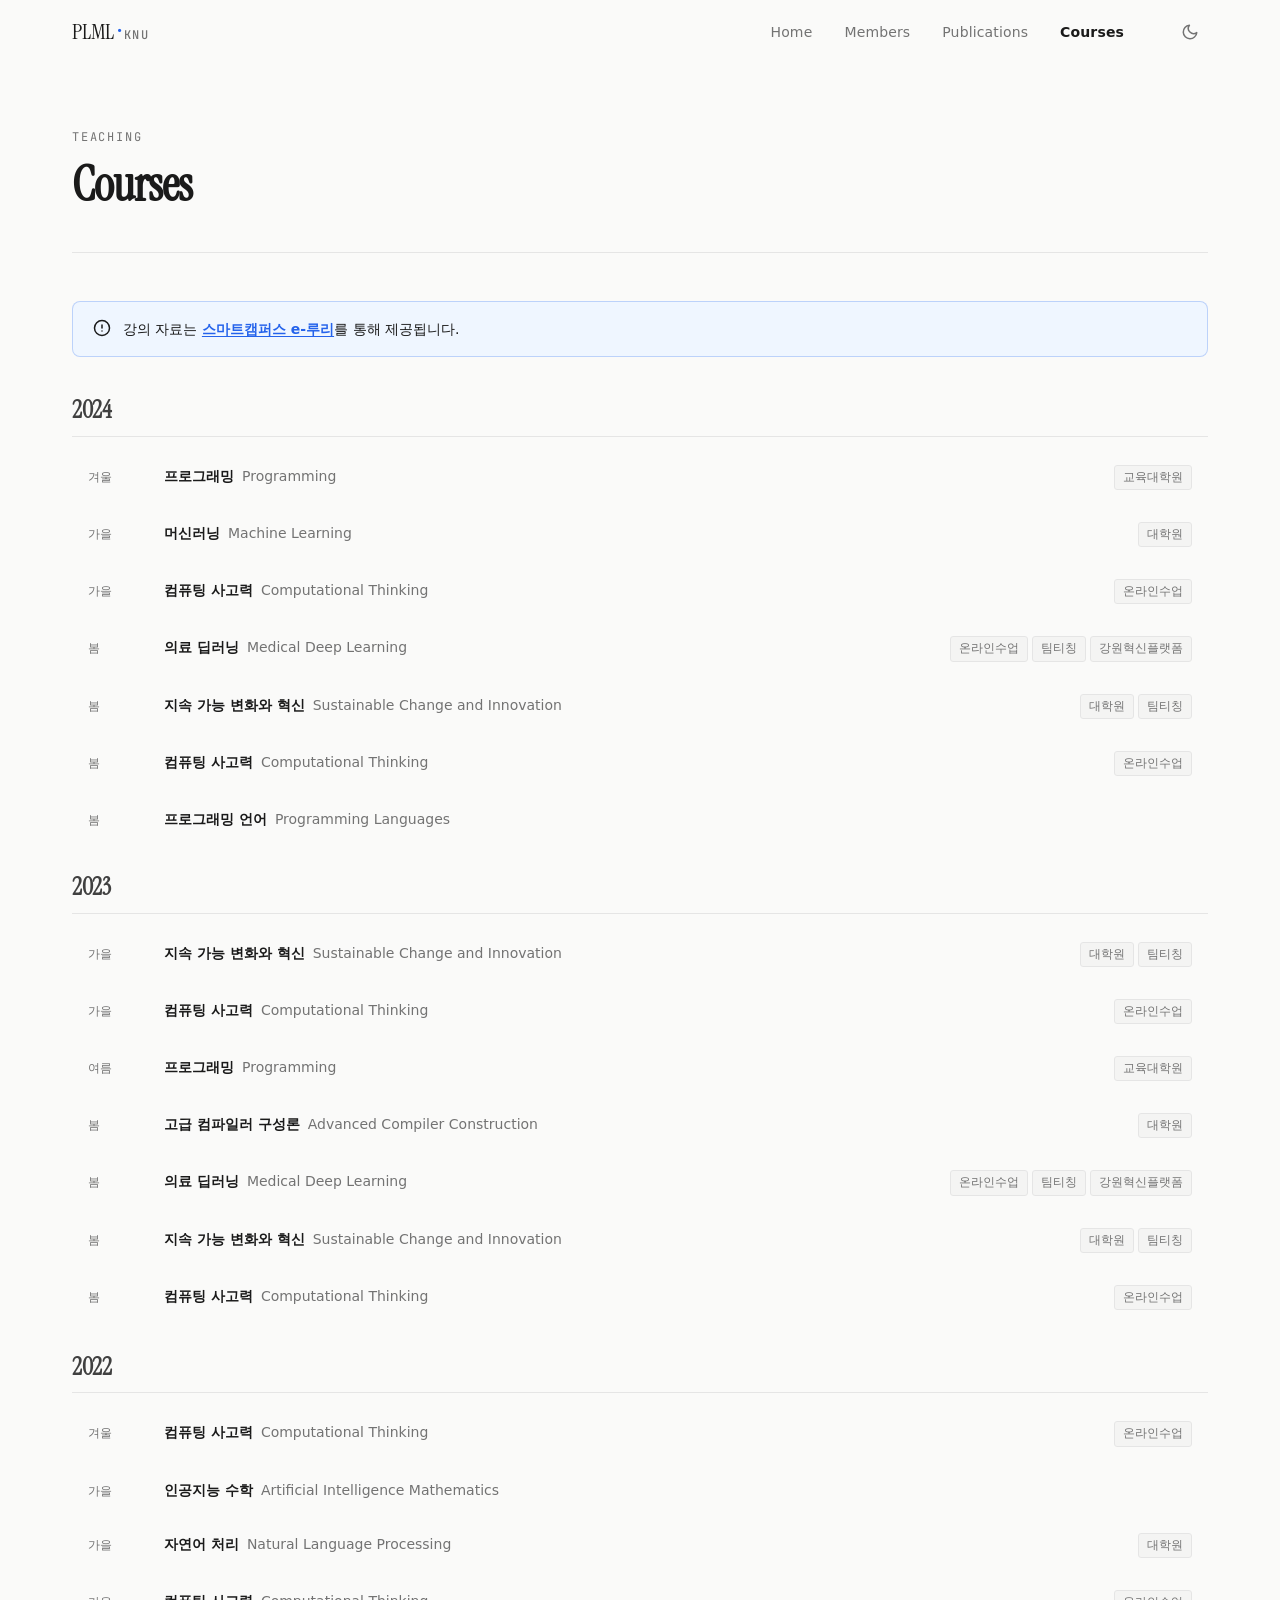
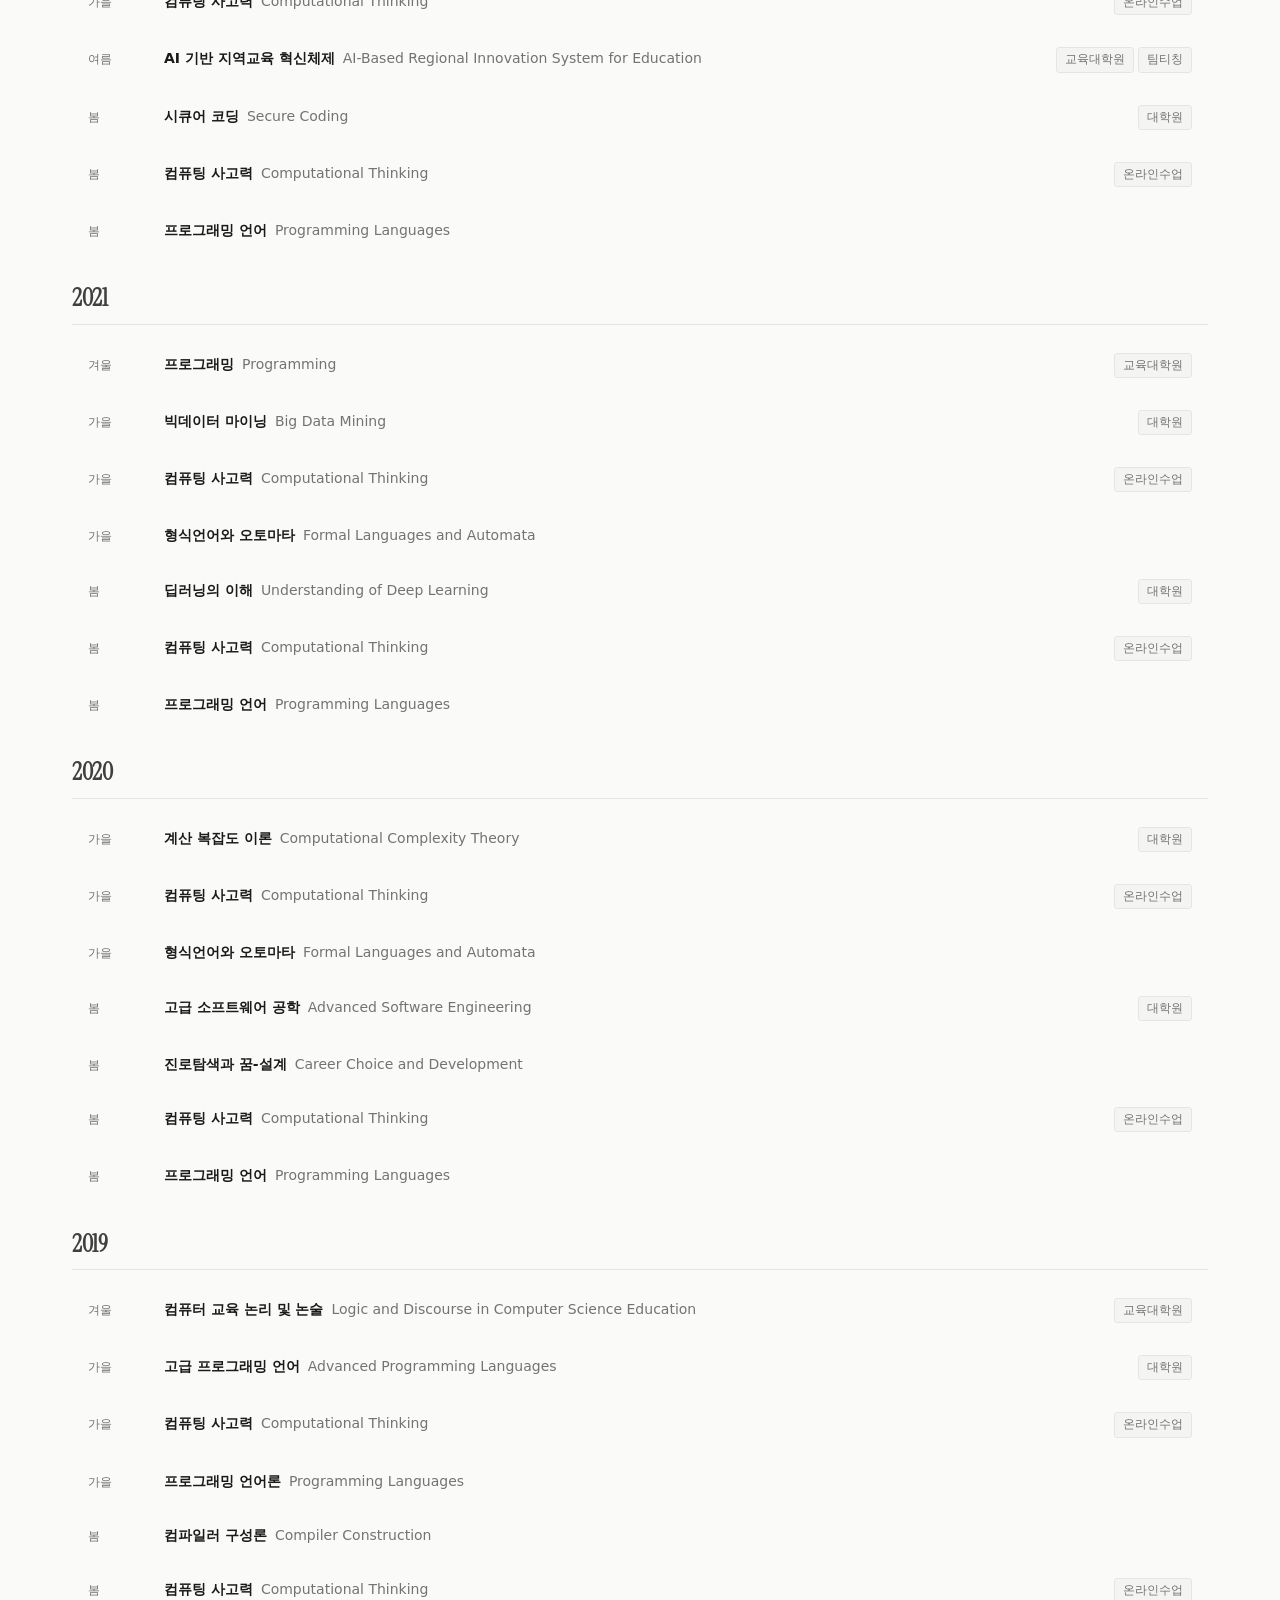
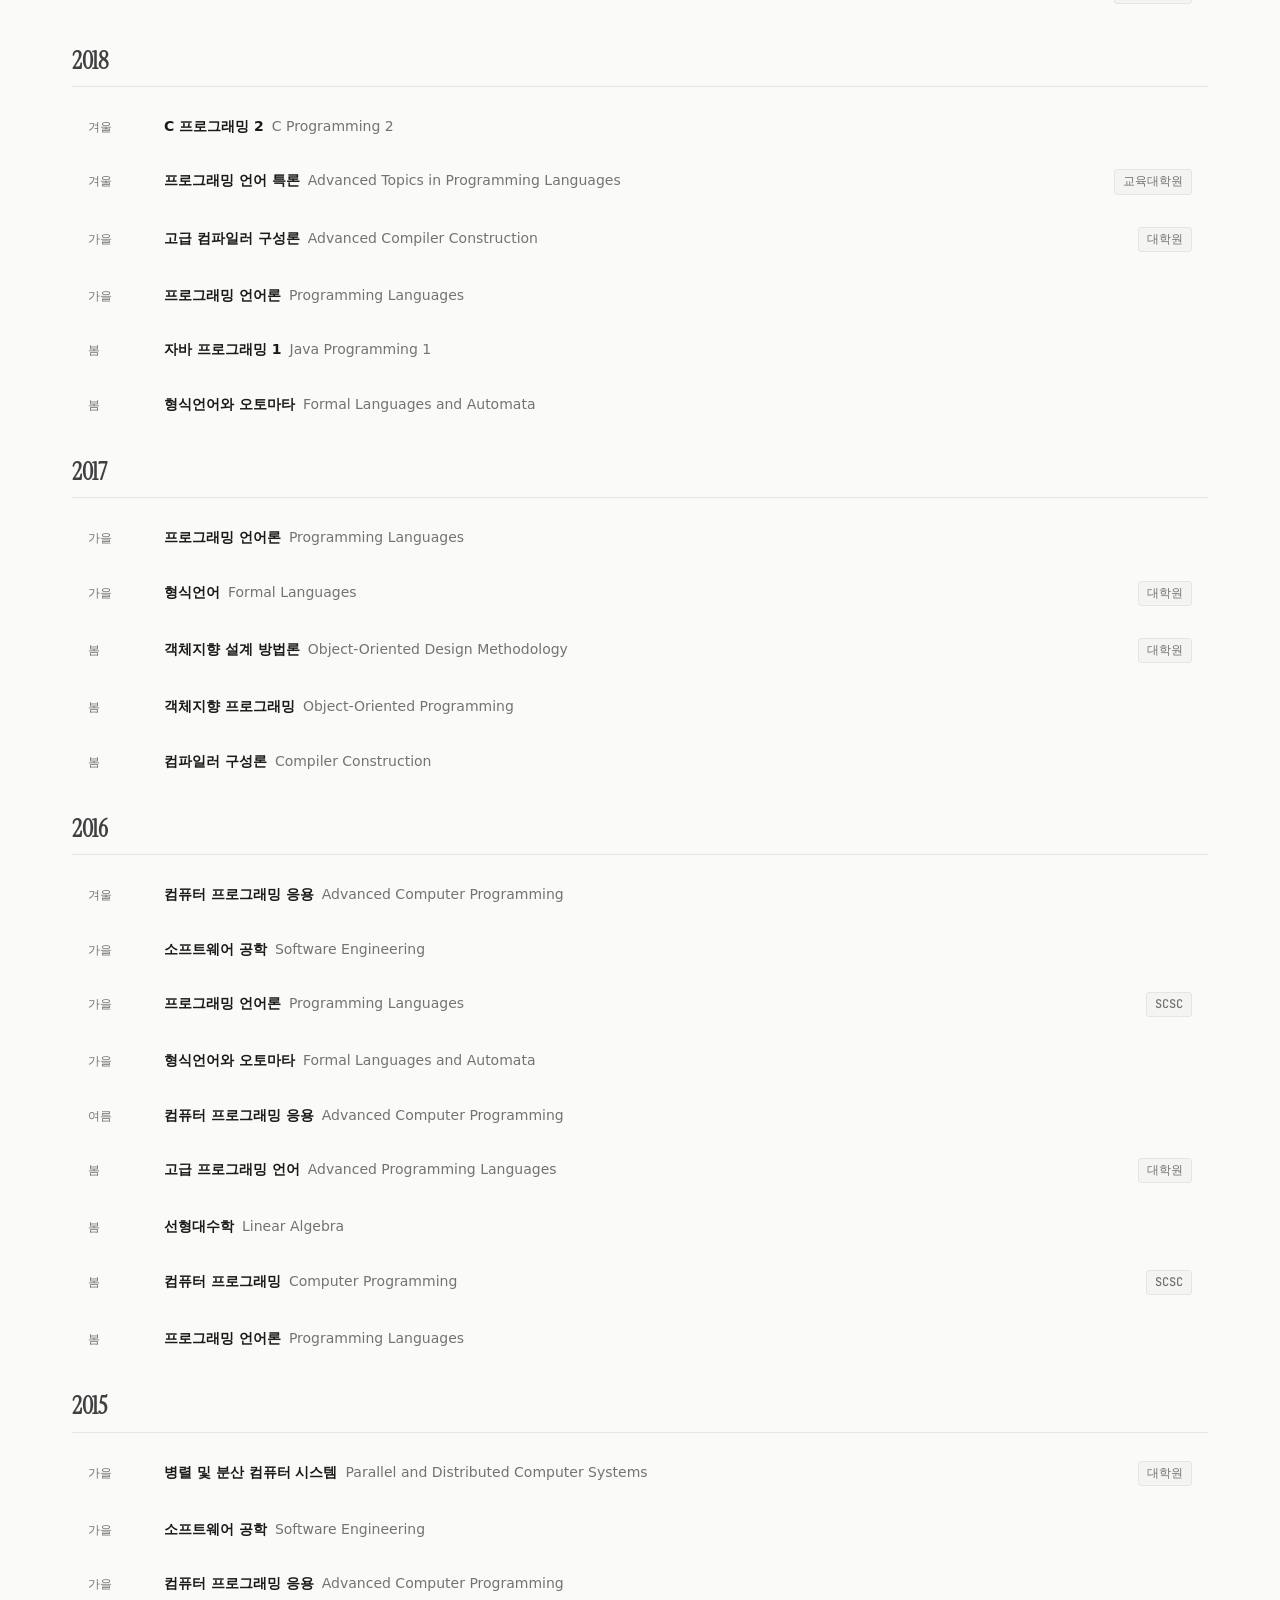
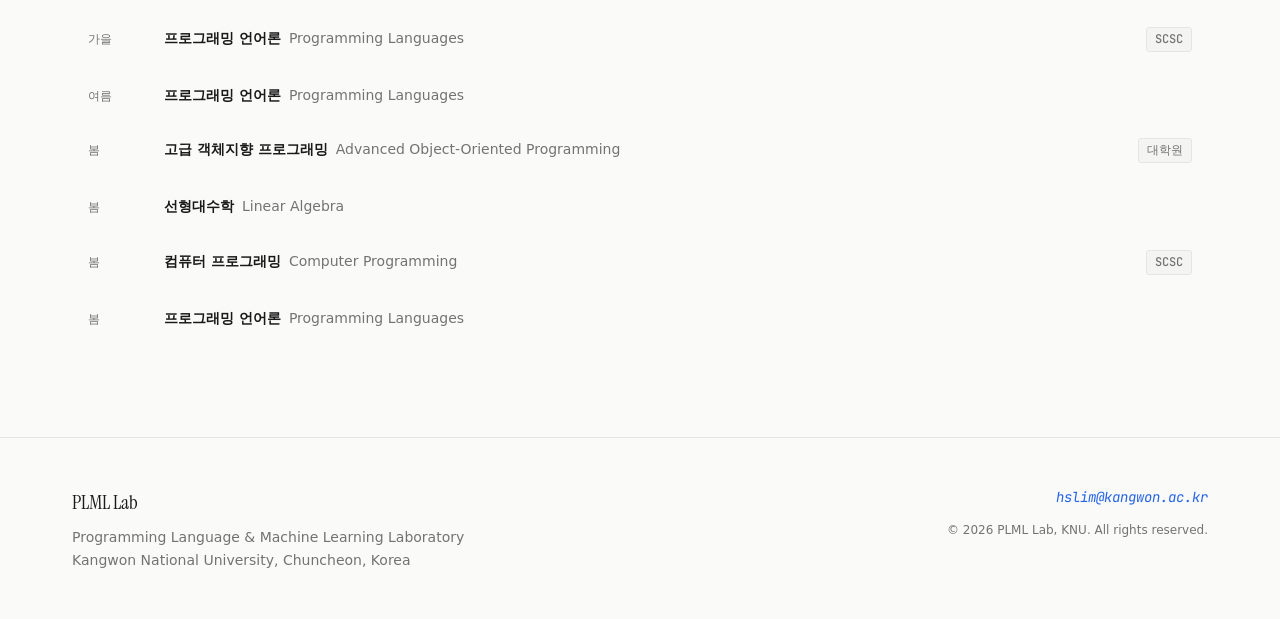
==== courses.html @ 9bbc2d38 "deploy: KNU-PLML-Lab/plml-page2@bbebbb601c7125a79790f38ec3eeaaf4b8b54a6d" ====
<!DOCTYPE html>
<html lang="ko" data-theme="light">
  <head>
    <meta charset="UTF-8" />
    <meta name="viewport" content="width=device-width, initial-scale=1.0" />
    <meta name="description" content="Programming Language & Machine Learning Laboratory, Kangwon National University" />
    <title>Courses — PLML Lab · KNU</title>
    <link rel="preconnect" href="https://fonts.googleapis.com" />
    <link rel="preconnect" href="https://fonts.gstatic.com" crossorigin />
    <link
      href="https://fonts.googleapis.com/css2?family=Instrument+Serif:ital@0;1&family=JetBrains+Mono:wght@400;500&display=swap"
      rel="stylesheet"
    />
    <link rel="icon" type="image/svg+xml" href="/favicon.svg" />
    <script type="module" crossorigin src="/assets/courses-BOdS7f01.js"></script>
    <link rel="modulepreload" crossorigin href="/assets/pages-C7JyuUYR.js">
    <link rel="stylesheet" crossorigin href="/assets/pages-CHYOCuEb.css">
  </head>
  <body>
    <div id="root"></div>
  </body>
</html>
---- assets/pages-CHYOCuEb.css ----
@import"https://api.fontshare.com/v2/css?f[]=satoshi@400,500,700&display=swap";:root{--color-bg: #fafaf9;--color-surface: #ffffff;--color-surface-2: #f4f4f3;--color-text: #1a1a1a;--color-text-secondary: #404040;--color-muted: #737373;--color-border: #e5e5e5;--color-border-strong: #d4d4d4;--color-accent: #2563eb;--color-accent-hover: #1d4ed8;--color-accent-subtle: #eff6ff;--font-serif: "Instrument Serif", Georgia, serif;--font-sans: "Satoshi", system-ui, -apple-system, sans-serif;--font-mono: "JetBrains Mono", "Fira Code", monospace;--text-xs: .75rem;--text-sm: .875rem;--text-base: 1rem;--text-lg: 1.125rem;--text-xl: 1.25rem;--text-2xl: 1.5rem;--text-3xl: 1.875rem;--text-4xl: 2.25rem;--text-5xl: 3rem;--text-6xl: 3.75rem;--text-7xl: 4.5rem;--space-1: .25rem;--space-2: .5rem;--space-3: .75rem;--space-4: 1rem;--space-5: 1.25rem;--space-6: 1.5rem;--space-8: 2rem;--space-10: 2.5rem;--space-12: 3rem;--space-16: 4rem;--space-20: 5rem;--space-24: 6rem;--space-32: 8rem;--max-w: 1200px;--max-w-prose: 72ch;--nav-h: 64px;--transition-fast: .15s ease;--transition-base: .25s ease;--transition-slow: .4s ease;--transition-theme: background-color .3s ease, color .3s ease, border-color .3s ease;--shadow-sm: 0 1px 2px 0 rgb(0 0 0 / .05);--shadow: 0 1px 3px 0 rgb(0 0 0 / .1), 0 1px 2px -1px rgb(0 0 0 / .1);--shadow-md: 0 4px 6px -1px rgb(0 0 0 / .1), 0 2px 4px -2px rgb(0 0 0 / .1);--shadow-lg: 0 10px 15px -3px rgb(0 0 0 / .1), 0 4px 6px -4px rgb(0 0 0 / .1)}[data-theme=dark]{--color-bg: #0a0a0a;--color-surface: #141414;--color-surface-2: #1e1e1e;--color-text: #e8e8e8;--color-text-secondary: #c0c0c0;--color-muted: #8c8c8c;--color-border: #262626;--color-border-strong: #333333;--color-accent: #3b82f6;--color-accent-hover: #60a5fa;--color-accent-subtle: #1e3a5f20}*,*:before,*:after{box-sizing:border-box;margin:0;padding:0}html{scroll-behavior:smooth;-webkit-text-size-adjust:100%}body{font-family:var(--font-sans);font-size:var(--text-base);line-height:1.6;color:var(--color-text);background-color:var(--color-bg);transition:var(--transition-theme);-webkit-font-smoothing:antialiased;-moz-osx-font-smoothing:grayscale}h1,h2,h3,h4,h5,h6{line-height:1.1;font-weight:700;letter-spacing:-.02em}.serif{font-family:var(--font-serif);font-weight:400}.mono{font-family:var(--font-mono)}a{color:inherit;text-decoration:underline;text-underline-offset:2px}img{max-width:100%;display:block}button{cursor:pointer;border:none;background:none;font-family:inherit}.container{width:100%;max-width:var(--max-w);margin-inline:auto;padding-inline:var(--space-8)}@media(max-width:768px){.container{padding-inline:var(--space-5)}}.section{padding-block:var(--space-24)}@media(max-width:768px){.section{padding-block:var(--space-16)}}.section-label{font-family:var(--font-mono);font-size:var(--text-xs);font-weight:500;letter-spacing:.15em;text-transform:uppercase;color:var(--color-muted);margin-bottom:var(--space-6)}.section-divider{width:100%;height:1px;background-color:var(--color-border);margin-block:var(--space-16)}.accent{color:var(--color-accent)}.reveal{opacity:0;transform:translateY(24px);transition:opacity .7s ease,transform .7s ease}.reveal.visible{opacity:1;transform:translateY(0)}.reveal-delay-1{transition-delay:.1s}.reveal-delay-2{transition-delay:.2s}.reveal-delay-3{transition-delay:.3s}.reveal-delay-4{transition-delay:.4s}:focus-visible{outline:2px solid var(--color-accent);outline-offset:2px;border-radius:2px}::-webkit-scrollbar{width:8px}::-webkit-scrollbar-track{background:var(--color-bg)}::-webkit-scrollbar-thumb{background:var(--color-border-strong);border-radius:4px}::selection{background:var(--color-accent);color:#fff}.badge{display:inline-flex;align-items:center;padding:2px var(--space-2);font-family:var(--font-mono);font-size:var(--text-xs);font-weight:500;border:1px solid var(--color-border);border-radius:3px;color:var(--color-muted);background:var(--color-surface-2);white-space:nowrap}.external-icon{display:inline-block;width:14px;height:14px;vertical-align:middle;margin-left:4px;opacity:.6}@keyframes fadeUp{0%{opacity:0;transform:translateY(20px)}to{opacity:1;transform:translateY(0)}}@keyframes fadeIn{0%{opacity:0}to{opacity:1}}@keyframes slideInLeft{0%{opacity:0;transform:translate(-20px)}to{opacity:1;transform:translate(0)}}@keyframes scaleIn{0%{opacity:0;transform:scale(.97)}to{opacity:1;transform:scale(1)}}.page-enter{animation:fadeUp .5s ease both}.hero-line{overflow:hidden}.hero-line-inner{display:block;animation:fadeUp .8s cubic-bezier(.16,1,.3,1) both}.hero-line:nth-child(1) .hero-line-inner{animation-delay:0s}.hero-line:nth-child(2) .hero-line-inner{animation-delay:.08s}.hero-line:nth-child(3) .hero-line-inner{animation-delay:.16s}.hero-line:nth-child(4) .hero-line-inner{animation-delay:.24s}.hero-line:nth-child(5) .hero-line-inner{animation-delay:.32s}.hover-line{position:relative;display:inline-block}.hover-line:after{content:"";position:absolute;left:0;bottom:-1px;width:0;height:1px;background:currentColor;transition:width .3s ease}.hover-line:hover:after{width:100%}.accent-bar{position:relative;padding-left:var(--space-4);transition:padding-left var(--transition-base)}.accent-bar:before{content:"";position:absolute;left:0;top:0;height:100%;width:2px;background:var(--color-accent);opacity:0;transform:scaleY(0);transform-origin:top;transition:opacity var(--transition-base),transform var(--transition-base)}.accent-bar:hover:before{opacity:1;transform:scaleY(1)}@keyframes bounce{0%,to{transform:translateY(0)}50%{transform:translateY(6px)}}.scroll-indicator{animation:bounce 2s ease-in-out infinite}@keyframes shimmer{0%{background-position:-200% 0}to{background-position:200% 0}}.skeleton{background:linear-gradient(90deg,var(--color-surface-2) 25%,var(--color-border) 50%,var(--color-surface-2) 75%);background-size:200% 100%;animation:shimmer 1.5s ease-in-out infinite;border-radius:4px}@keyframes rotateFull{0%{transform:rotate(0)}to{transform:rotate(360deg)}}.theme-icon-enter{animation:rotateFull .4s ease}.navbar{position:fixed;top:0;left:0;right:0;z-index:100;height:var(--nav-h);transition:background-color .3s ease,box-shadow .3s ease,backdrop-filter .3s ease}.navbar a{text-decoration:none}.navbar--scrolled{background-color:color-mix(in srgb,var(--color-bg) 85%,transparent);backdrop-filter:blur(12px);-webkit-backdrop-filter:blur(12px);box-shadow:0 1px 0 var(--color-border)}.navbar__inner{height:100%;display:flex;align-items:center;gap:var(--space-8)}.navbar__logo{display:flex;align-items:baseline;gap:4px;font-size:var(--text-lg);font-weight:700;letter-spacing:-.01em;flex-shrink:0;transition:opacity var(--transition-fast)}.navbar__logo:hover{opacity:.75}.navbar__logo-text{font-family:var(--font-serif);font-size:1.35rem}.navbar__logo-dot{color:var(--color-accent);font-family:var(--font-serif);font-size:1.35rem}.navbar__logo-sub{font-family:var(--font-mono);font-size:var(--text-xs);font-weight:500;letter-spacing:.1em;color:var(--color-muted)}.navbar__links{display:flex;align-items:center;gap:var(--space-8);margin-left:auto}.navbar__link{font-size:var(--text-sm);font-weight:500;color:var(--color-muted);letter-spacing:.01em;transition:color var(--transition-fast);padding-block:var(--space-1)}.navbar__link:hover,.navbar__link--active{color:var(--color-text)}.navbar__link--active{font-weight:600}.navbar__actions{display:flex;align-items:center;gap:var(--space-3);margin-left:var(--space-4)}.theme-toggle{display:flex;align-items:center;justify-content:center;width:36px;height:36px;border-radius:8px;color:var(--color-muted);transition:color var(--transition-fast),background-color var(--transition-fast)}.theme-toggle:hover{color:var(--color-text);background-color:var(--color-surface-2)}.navbar__hamburger{display:none;flex-direction:column;justify-content:center;gap:5px;width:36px;height:36px;padding:8px;border-radius:8px;transition:background-color var(--transition-fast)}.navbar__hamburger:hover{background-color:var(--color-surface-2)}.navbar__hamburger span{display:block;width:100%;height:1.5px;background-color:var(--color-text);transition:transform .3s ease,opacity .3s ease;transform-origin:center}.navbar__hamburger.is-open span:nth-child(1){transform:translateY(6.5px) rotate(45deg)}.navbar__hamburger.is-open span:nth-child(2){opacity:0;transform:scaleX(0)}.navbar__hamburger.is-open span:nth-child(3){transform:translateY(-6.5px) rotate(-45deg)}.navbar__mobile{display:none;position:absolute;top:var(--nav-h);left:0;right:0;background-color:var(--color-surface);border-bottom:1px solid var(--color-border);padding:var(--space-4) 0;transform:translateY(-8px);opacity:0;pointer-events:none;transition:transform .25s ease,opacity .25s ease}.navbar__mobile.is-open{transform:translateY(0);opacity:1;pointer-events:auto}.navbar__mobile-links{display:flex;flex-direction:column}.navbar__mobile-link{padding:var(--space-3) var(--space-5);font-size:var(--text-base);font-weight:500;color:var(--color-muted);transition:color var(--transition-fast),background-color var(--transition-fast)}.navbar__mobile-link:hover,.navbar__mobile-link.navbar__link--active{color:var(--color-text);background-color:var(--color-surface-2)}@media(max-width:768px){.navbar__links{display:none}.navbar__hamburger{display:flex}.navbar__mobile{display:block}}.page-wrapper{padding-top:var(--nav-h);min-height:100vh;display:flex;flex-direction:column}.page-wrapper>main{flex:1}.footer{border-top:1px solid var(--color-border);padding-block:var(--space-12);margin-top:var(--space-16)}.footer a{text-decoration:none}.footer__inner{display:flex;justify-content:space-between;align-items:flex-start;gap:var(--space-8)}.footer__logo{font-family:var(--font-serif);font-size:var(--text-xl);display:block;margin-bottom:var(--space-2)}.footer__desc{font-size:var(--text-sm);color:var(--color-muted);line-height:1.6}.footer__right{text-align:right}.footer__email{font-family:var(--font-mono);font-size:var(--text-sm);color:var(--color-accent);display:block;margin-bottom:var(--space-3);transition:color var(--transition-fast)}.footer__email:hover{color:var(--color-accent-hover)}.footer__copy{font-size:var(--text-xs);color:var(--color-muted)}@media(max-width:640px){.footer__inner{flex-direction:column}.footer__right{text-align:left}}.btn{display:inline-flex;align-items:center;gap:var(--space-2);padding:var(--space-3) var(--space-6);font-size:var(--text-sm);font-weight:600;letter-spacing:.01em;text-decoration:none;border-radius:6px;border:1.5px solid transparent;transition:background-color var(--transition-fast),border-color var(--transition-fast),color var(--transition-fast),transform var(--transition-fast);white-space:nowrap}.btn:active{transform:translateY(1px)}.btn--primary{background:var(--color-accent);border-color:var(--color-accent);color:#fff}.btn--primary:hover{background:var(--color-accent-hover);border-color:var(--color-accent-hover)}.btn--secondary{background:transparent;border-color:var(--color-border-strong);color:var(--color-text)}.btn--secondary:hover{border-color:var(--color-text);background:var(--color-surface-2)}.hero{min-height:100svh;display:flex;flex-direction:column;justify-content:center;position:relative;overflow:hidden;border-bottom:1px solid var(--color-border)}.hero .pg-canvas{position:absolute!important;top:0;left:0;width:100%!important;height:100%!important;z-index:0;pointer-events:none;opacity:.2}[data-theme=dark] .hero .pg-canvas{opacity:.55}.hero__inner,.hero__scroll-indicator{position:relative;z-index:1}.hero__inner{display:grid;grid-template-columns:1fr auto;align-items:end;gap:var(--space-16);padding-block:var(--space-32)}.hero__title{font-size:clamp(var(--text-5xl),8vw,var(--text-7xl));line-height:1;letter-spacing:-.03em;margin-bottom:var(--space-8)}.hero__title .serif{font-size:inherit;letter-spacing:inherit}.hero-line--sub .hero-line-inner{font-family:var(--font-sans);font-size:clamp(var(--text-2xl),4vw,var(--text-4xl));font-weight:400;color:var(--color-muted);letter-spacing:-.01em;animation-delay:.32s}.hero__eyebrow{margin-bottom:var(--space-4)}.hero__actions{display:flex;gap:var(--space-8);margin-top:var(--space-10)}.hero__chip{display:inline-flex;align-items:center;gap:var(--space-2);padding:.2rem 0;font-family:var(--font-mono);font-size:var(--text-xs);letter-spacing:.12em;color:var(--color-text-secondary);transition:color var(--transition-fast)}.hero__chip:before{content:"[";color:var(--color-muted);margin-right:var(--space-2)}.hero__chip:after{content:"]";color:var(--color-muted);margin-left:var(--space-2)}.hero__chip:hover{color:var(--color-text)}.hero__chip:hover:before,.hero__chip:hover:after{color:var(--color-text-secondary)}.hero__chip-num{color:var(--color-accent)}.hero__chip-sep{color:var(--color-muted);font-size:.65rem}.hero__deco{display:flex;flex-direction:column;align-items:flex-end;gap:var(--space-4);opacity:.35;user-select:none}.hero__deco-grid{width:120px;height:120px;background-image:linear-gradient(var(--color-border) 1px,transparent 1px),linear-gradient(90deg,var(--color-border) 1px,transparent 1px);background-size:20px 20px}.hero__deco-label{font-size:var(--text-xs);letter-spacing:.2em;color:var(--color-muted)}.hero__scroll-indicator{position:absolute;bottom:var(--space-8);left:50%;transform:translate(-50%);color:var(--color-muted)}@media(max-width:768px){.hero__inner{grid-template-columns:1fr;padding-block:var(--space-20)}.hero__deco{display:none}.hero__actions{flex-wrap:wrap}}.about__grid{display:grid;grid-template-columns:160px 1fr;gap:var(--space-16);align-items:start}.about__number{font-size:var(--text-7xl);color:var(--color-border);line-height:1;margin-top:var(--space-8);user-select:none}.about__text{font-size:var(--text-lg);line-height:1.75;color:var(--color-text-secondary);max-width:var(--max-w-prose);margin-bottom:var(--space-10)}.about__text p+p{margin-top:var(--space-4)}.about__keywords{display:flex;flex-wrap:wrap;gap:var(--space-2)}.about__keyword{padding:var(--space-1) var(--space-3);font-size:var(--text-sm);font-weight:500;border:1px solid var(--color-border-strong);border-radius:4px;color:var(--color-text-secondary);background:var(--color-surface);transition:border-color var(--transition-fast),color var(--transition-fast)}.about__keyword:hover{border-color:var(--color-accent);color:var(--color-accent)}@media(max-width:768px){.about__grid{grid-template-columns:1fr;gap:var(--space-6)}.about__number{display:none}}.news-feed__header{display:flex;align-items:baseline;justify-content:space-between;margin-bottom:var(--space-6);border-bottom:1px solid var(--color-border);padding-bottom:var(--space-4)}.news-feed__count{font-size:var(--text-xs);color:var(--color-muted)}.news-feed__list{list-style:none}.news-item{display:grid;grid-template-columns:140px 1fr auto;align-items:baseline;gap:var(--space-6);padding-block:var(--space-4);border-bottom:1px solid var(--color-border);animation:fadeIn .5s ease both;transition:background-color var(--transition-fast)}.news-item:hover{background-color:var(--color-surface-2);margin-inline:calc(-1 * var(--space-3));padding-inline:var(--space-3);border-radius:6px}.news-item--pinned .news-item__title:before{content:"📌 ";font-size:.8em}.news-item__date{font-size:var(--text-xs);color:var(--color-muted);white-space:nowrap}.news-item__title{font-size:var(--text-sm);line-height:1.5;color:var(--color-text)}.news-feed__more{margin-top:var(--space-6);font-size:var(--text-sm);font-weight:600;color:var(--color-accent);padding:var(--space-2) 0;transition:color var(--transition-fast)}.news-feed__more:hover{color:var(--color-accent-hover)}@media(max-width:640px){.news-item{grid-template-columns:1fr;gap:var(--space-1)}}.recruit__header{margin-bottom:var(--space-10);border-bottom:1px solid var(--color-border);padding-bottom:var(--space-6)}.recruit__title{font-size:var(--text-4xl);margin-top:var(--space-2)}.recruit__body{display:grid;gap:var(--space-10)}.recruit__text{font-size:var(--text-base);line-height:1.8;color:var(--color-text-secondary);max-width:var(--max-w-prose)}.recruit__text p+p{margin-top:var(--space-3)}.recruit__grid{display:grid;grid-template-columns:repeat(auto-fit,minmax(220px,1fr));gap:var(--space-4)}.recruit__card{padding:var(--space-6);border:1px solid var(--color-border);border-radius:8px;background:var(--color-surface);transition:border-color var(--transition-fast),box-shadow var(--transition-fast)}.recruit__card:hover{border-color:var(--color-accent);box-shadow:var(--shadow-md)}.recruit__card-degree{font-size:var(--text-xl);margin-bottom:var(--space-1)}.recruit__card-desc{font-size:var(--text-xs);color:var(--color-accent);letter-spacing:.05em;margin-bottom:var(--space-3)}.recruit__card-detail{font-size:var(--text-sm);color:var(--color-muted);line-height:1.6}.recruit__cta-row{display:flex;gap:var(--space-3)}.contact__header{margin-bottom:var(--space-10);border-bottom:1px solid var(--color-border);padding-bottom:var(--space-6)}.contact__title{font-size:var(--text-4xl);margin-top:var(--space-2)}.contact__grid{display:grid;grid-template-columns:1fr 1fr;gap:var(--space-16);align-items:start}.contact__grid a{text-decoration:none}.contact__list{display:flex;flex-direction:column;gap:var(--space-6)}.contact__item{display:grid;grid-template-columns:80px 1fr;gap:var(--space-4);align-items:baseline}.contact__label{font-size:var(--text-xs);letter-spacing:.1em;text-transform:uppercase;color:var(--color-muted)}.contact__value{font-size:var(--text-sm);line-height:1.6}.contact__link{color:var(--color-accent);transition:color var(--transition-fast)}.contact__link:hover{color:var(--color-accent-hover)}.contact__map-placeholder{border:1px solid var(--color-border);border-radius:8px;background:var(--color-surface-2);aspect-ratio:4/3;display:flex;align-items:center;justify-content:center}.contact__map-inner{display:flex;flex-direction:column;align-items:center;gap:var(--space-2)}.contact__map-link{font-size:var(--text-xs);color:var(--color-accent);margin-top:var(--space-2);transition:color var(--transition-fast)}.contact__map-link:hover{color:var(--color-accent-hover)}@media(max-width:768px){.contact__grid{grid-template-columns:1fr}.contact__item{grid-template-columns:70px 1fr}}.page-header{padding-block:var(--space-16) var(--space-10);border-bottom:1px solid var(--color-border);margin-bottom:var(--space-12)}.page-header__label{font-family:var(--font-mono);font-size:var(--text-xs);letter-spacing:.15em;text-transform:uppercase;color:var(--color-muted);margin-bottom:var(--space-3)}.page-header__title{font-family:var(--font-serif);font-size:var(--text-5xl);letter-spacing:-.02em}.professor-section{margin-bottom:var(--space-16)}.professor-card{display:grid;grid-template-columns:200px 1fr;gap:var(--space-10);padding:var(--space-8);border:1px solid var(--color-border);border-radius:12px;background:var(--color-surface)}.professor-card__photo{aspect-ratio:1;border-radius:8px;overflow:hidden;background:var(--color-surface-2)}.professor-card__photo img{width:100%;height:100%;object-fit:cover}.professor-card__photo-placeholder{width:100%;height:100%;display:flex;align-items:center;justify-content:center;font-family:var(--font-serif);font-size:var(--text-4xl);color:var(--color-border-strong)}.professor-card__name{font-family:var(--font-serif);font-size:var(--text-3xl);margin-bottom:var(--space-1)}.professor-card__role{font-family:var(--font-mono);font-size:var(--text-xs);letter-spacing:.1em;color:var(--color-muted);text-transform:uppercase;margin-bottom:var(--space-4)}.professor-card__areas{display:flex;flex-wrap:wrap;gap:var(--space-2);margin-bottom:var(--space-5)}.professor-card__links{display:flex;gap:var(--space-3);flex-wrap:wrap}.professor-card__link{display:inline-flex;align-items:center;gap:var(--space-1);font-size:var(--text-sm);font-family:var(--font-mono);color:var(--color-accent);text-decoration:none;transition:color var(--transition-fast)}.professor-card__link:hover{color:var(--color-accent-hover)}@media(max-width:640px){.professor-card{grid-template-columns:1fr}.professor-card__photo{width:120px;height:120px}}.members-section{margin-bottom:var(--space-12)}.members-section__title{font-size:var(--text-sm);font-weight:600;letter-spacing:.05em;color:var(--color-muted);text-transform:uppercase;font-family:var(--font-mono);border-bottom:1px solid var(--color-border);padding-bottom:var(--space-3);margin-bottom:var(--space-6)}.member-grid{display:grid;grid-template-columns:repeat(auto-fill,minmax(180px,1fr));gap:var(--space-4)}.member-card{display:flex;flex-direction:column;align-items:center;text-align:center;padding:var(--space-5);border:1px solid var(--color-border);border-radius:10px;background:var(--color-surface);transition:border-color var(--transition-fast),box-shadow var(--transition-fast)}.member-card:hover{border-color:var(--color-border-strong);box-shadow:var(--shadow)}.member-card__photo{width:80px;height:80px;border-radius:50%;overflow:hidden;background:var(--color-surface-2);margin-bottom:var(--space-3)}.member-card__photo img{width:100%;height:100%;object-fit:cover}.member-card__photo-placeholder{width:100%;height:100%;display:flex;align-items:center;justify-content:center;font-size:var(--text-xl);color:var(--color-muted);font-family:var(--font-serif)}.member-card__name{font-size:var(--text-sm);font-weight:600;margin-bottom:var(--space-1)}.member-card__role{font-size:var(--text-xs);color:var(--color-muted);font-family:var(--font-mono)}.member-card__link{margin-top:var(--space-2);font-size:var(--text-xs);color:var(--color-accent);text-decoration:none;transition:color var(--transition-fast)}.member-card__link:hover{color:var(--color-accent-hover)}.alumni-section{margin-top:var(--space-16);padding-top:var(--space-10);border-top:1px solid var(--color-border)}.alumni-section__title{font-family:var(--font-serif);font-size:var(--text-3xl);margin-bottom:var(--space-8)}.alumni-group{margin-bottom:var(--space-8)}.alumni-group__label{font-family:var(--font-mono);font-size:var(--text-xs);letter-spacing:.15em;text-transform:uppercase;color:var(--color-muted);border-bottom:1px solid var(--color-border);padding-bottom:var(--space-2);margin-bottom:var(--space-4)}.alumni-list{display:grid;gap:var(--space-3)}.alumni-item{display:grid;grid-template-columns:1fr auto;gap:var(--space-4);padding:var(--space-3) var(--space-4);border-radius:6px;transition:background-color var(--transition-fast)}.alumni-item:hover{background:var(--color-surface-2)}.alumni-item__name{font-size:var(--text-sm);font-weight:600;margin-bottom:2px}.alumni-item__info{font-size:var(--text-xs);color:var(--color-muted);line-height:1.5}.alumni-item__grad{font-family:var(--font-mono);font-size:var(--text-xs);color:var(--color-muted);white-space:nowrap;align-self:start}.pub-filters{display:flex;gap:0;border:1px solid var(--color-border);border-radius:8px;overflow:hidden;width:fit-content;margin-bottom:var(--space-10)}.pub-filter-btn{padding:var(--space-2) var(--space-6);font-size:var(--text-sm);font-weight:500;color:var(--color-muted);background:var(--color-surface);border:none;transition:background-color var(--transition-fast),color var(--transition-fast)}.pub-filter-btn+.pub-filter-btn{border-left:1px solid var(--color-border)}.pub-filter-btn--active,.pub-filter-btn:hover{background:var(--color-surface-2);color:var(--color-text)}.pub-filter-btn--active{font-weight:600;color:var(--color-accent)}.pub-year-group{margin-bottom:var(--space-12)}.pub-year-label{font-family:var(--font-serif);font-size:var(--text-4xl);color:var(--color-border-strong);margin-bottom:var(--space-4);line-height:1}.pub-list{list-style:none;display:grid;gap:var(--space-1)}.pub-item{position:relative;padding:var(--space-5) var(--space-5) var(--space-5) var(--space-8);border-bottom:1px solid var(--color-border);transition:background-color var(--transition-fast)}.pub-item:before{content:"";position:absolute;left:0;top:0;bottom:0;width:2px;background:var(--color-accent);transform:scaleY(0);transform-origin:top;transition:transform var(--transition-base)}.pub-item:hover{background:var(--color-surface)}.pub-item:hover:before{transform:scaleY(1)}.pub-item__title{font-size:var(--text-base);font-weight:600;line-height:1.4;margin-bottom:var(--space-2)}.pub-item__authors{font-size:var(--text-sm);color:var(--color-muted);margin-bottom:var(--space-2);line-height:1.5}.pub-item__author--lab{font-weight:700;color:var(--color-text-secondary)}.pub-item__venue{font-size:var(--text-sm);font-style:italic;color:var(--color-muted);margin-bottom:var(--space-3)}.pub-item__links{display:flex;gap:var(--space-3);flex-wrap:wrap}.pub-item__link{display:inline-flex;align-items:center;gap:4px;font-family:var(--font-mono);font-size:var(--text-xs);color:var(--color-accent);padding:2px var(--space-2);border:1px solid var(--color-accent);border-radius:3px;transition:background var(--transition-fast),color var(--transition-fast)}.pub-item__link:hover{background:var(--color-accent);color:#fff}.pub-empty{text-align:center;padding:var(--space-20) 0;color:var(--color-muted);font-size:var(--text-sm)}.courses-notice{display:flex;align-items:flex-start;gap:var(--space-3);padding:var(--space-4) var(--space-5);background:var(--color-accent-subtle);border:1px solid color-mix(in srgb,var(--color-accent) 25%,transparent);border-radius:8px;margin-bottom:var(--space-10);font-size:var(--text-sm);line-height:1.6}.courses-notice a{color:var(--color-accent);font-weight:600}.courses-notice a:hover{color:var(--color-accent-hover)}.course-year-group{margin-bottom:var(--space-8)}.course-year-label{font-family:var(--font-serif);font-size:var(--text-2xl);color:var(--color-text-secondary);border-bottom:1px solid var(--color-border);padding-bottom:var(--space-3);margin-bottom:var(--space-4)}.course-list{list-style:none;display:grid;gap:var(--space-2)}.course-item{display:flex;align-items:baseline;gap:var(--space-4);padding:var(--space-3) var(--space-4);border-radius:6px;transition:background-color var(--transition-fast)}.course-item:hover{background:var(--color-surface)}.course-item__season{font-family:var(--font-mono);font-size:var(--text-xs);color:var(--color-muted);width:60px;flex-shrink:0;text-transform:capitalize}.course-item__title{font-size:var(--text-sm);font-weight:600;flex:1}.course-item__title-en{font-weight:400;color:var(--color-muted);margin-left:var(--space-2)}.course-item__tags{display:flex;gap:var(--space-1);flex-wrap:wrap}.course-item__lms{font-family:var(--font-mono);font-size:var(--text-xs);color:var(--color-accent);transition:color var(--transition-fast)}.course-item__lms:hover{color:var(--color-accent-hover)}@media(max-width:640px){.course-item{flex-wrap:wrap}}
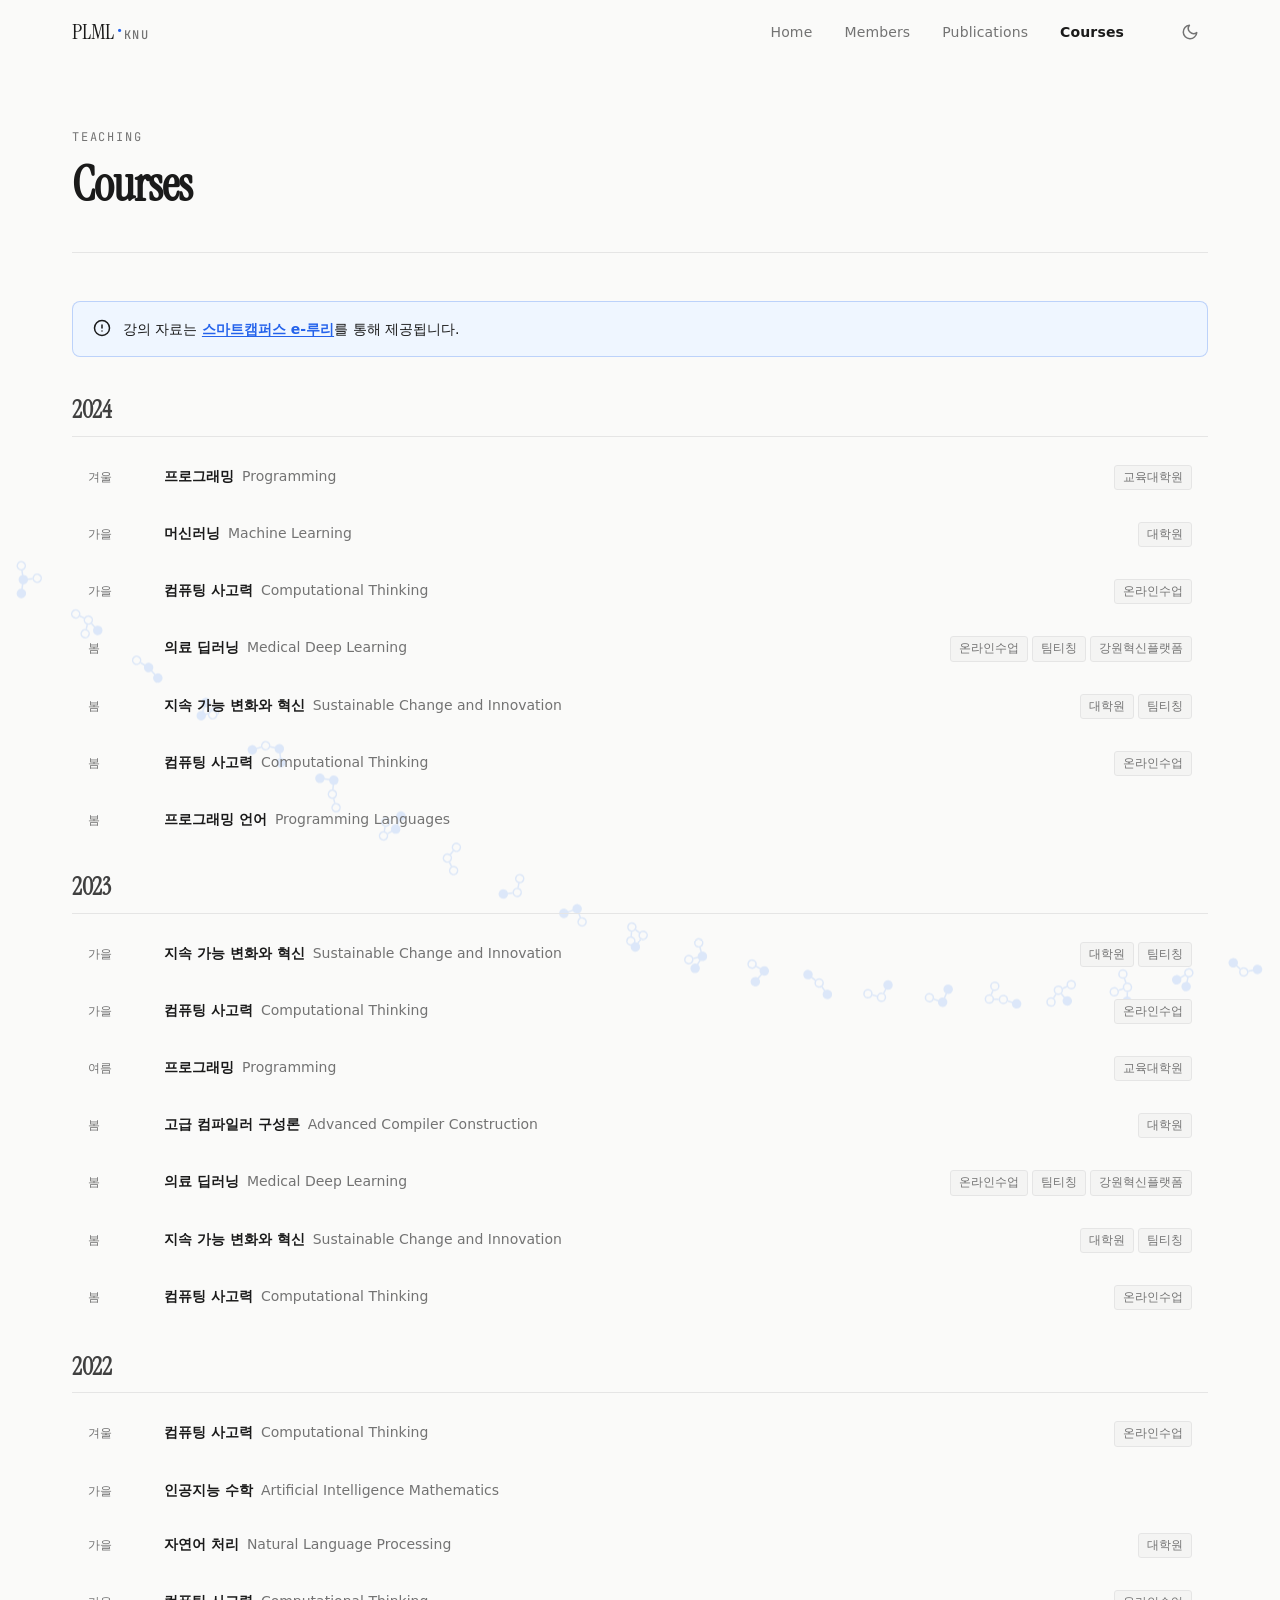
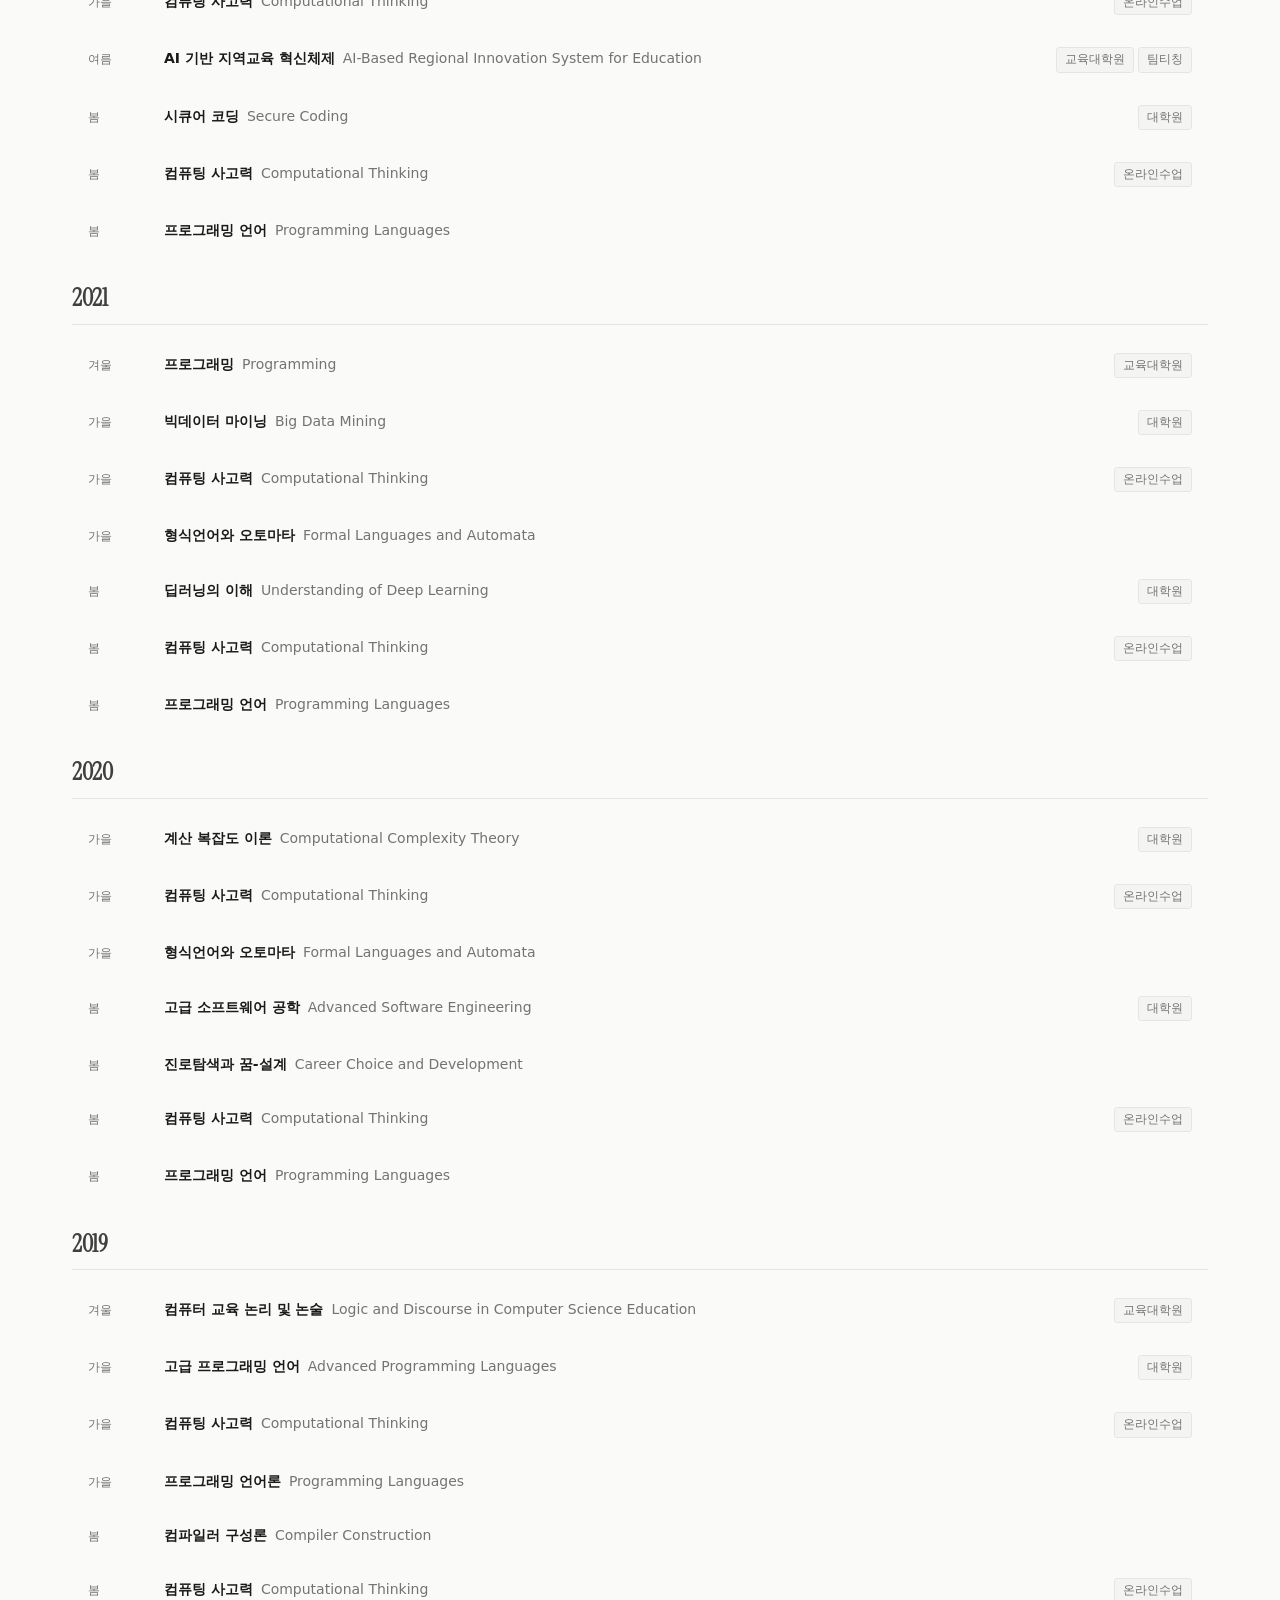
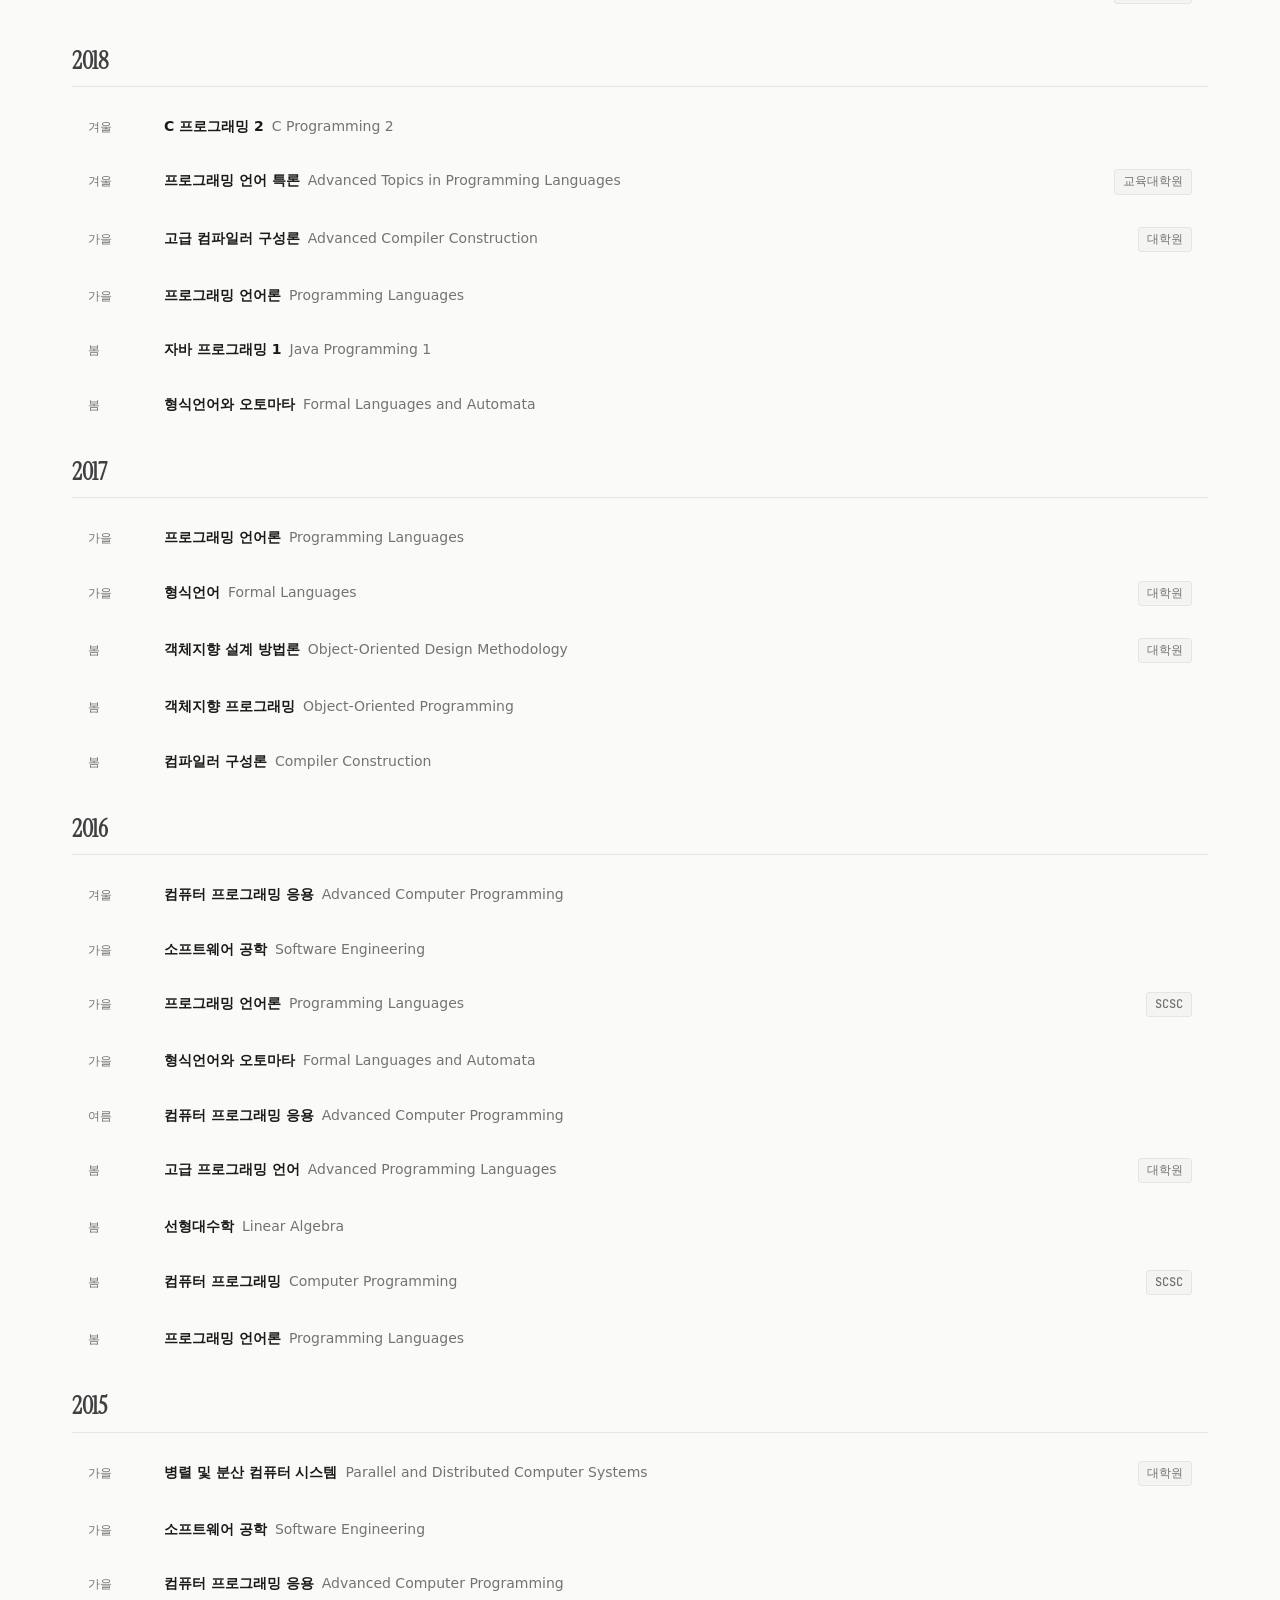
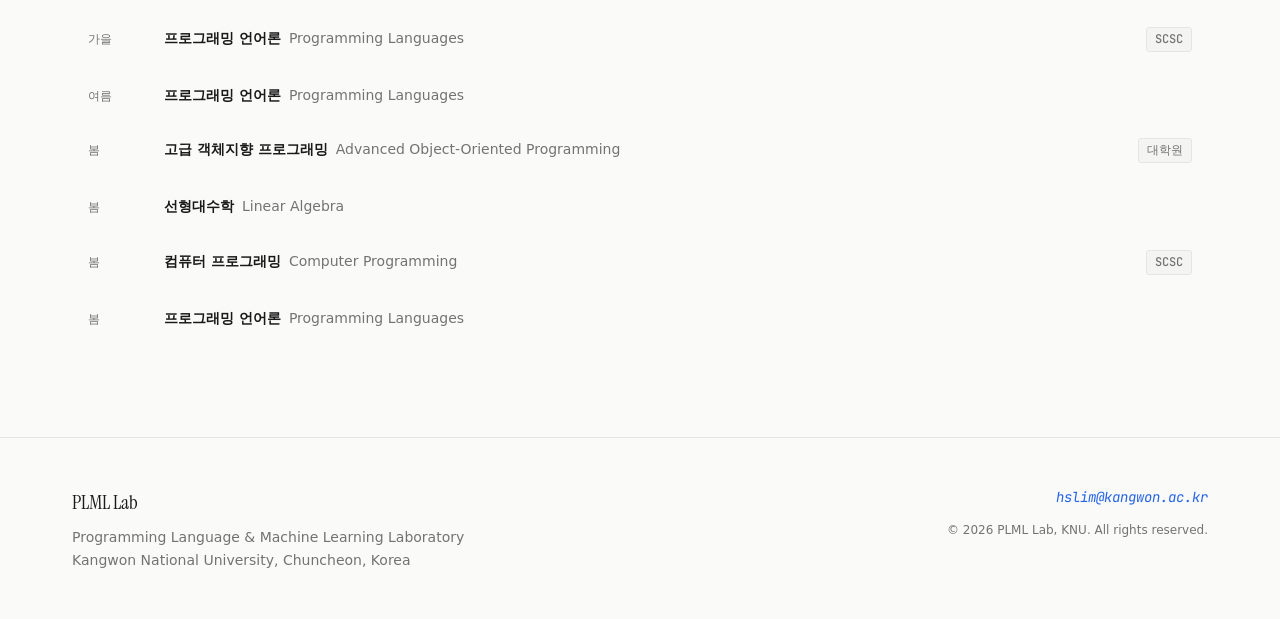
==== commit d3fc5a8c: "deploy: KNU-PLML-Lab/plml-page2@6063328caf4cf6fa2c9102f3ecd3108e14f09337" ====
--- a/courses.html
+++ b/courses.html
@@ -12,11 +12,13 @@
       rel="stylesheet"
     />
     <link rel="icon" type="image/svg+xml" href="/favicon.svg" />
-    <script type="module" crossorigin src="/assets/courses-BOdS7f01.js"></script>
-    <link rel="modulepreload" crossorigin href="/assets/pages-C7JyuUYR.js">
-    <link rel="stylesheet" crossorigin href="/assets/pages-CHYOCuEb.css">
+    <script type="module" crossorigin src="/assets/courses-D4pgjOeW.js"></script>
+    <link rel="modulepreload" crossorigin href="/assets/pages-Bg1tuYOx.js">
+    <link rel="modulepreload" crossorigin href="/assets/SnakegroundBg-WhwPvChV.js">
+    <link rel="stylesheet" crossorigin href="/assets/pages-BsenNjY4.css">
   </head>
   <body>
     <div id="root"></div>
+    <script src="/snakeground.js"></script>
   </body>
 </html>
--- a/assets/pages-BsenNjY4.css
+++ b/assets/pages-BsenNjY4.css
@@ -0,0 +1 @@
+@import"https://api.fontshare.com/v2/css?f[]=satoshi@400,500,700&display=swap";:root{--color-bg: #fafaf9;--color-surface: #ffffff;--color-surface-2: #f4f4f3;--color-text: #1a1a1a;--color-text-secondary: #404040;--color-muted: #737373;--color-border: #e5e5e5;--color-border-strong: #d4d4d4;--color-accent: #2563eb;--color-accent-hover: #1d4ed8;--color-accent-subtle: #eff6ff;--font-serif: "Instrument Serif", Georgia, serif;--font-sans: "Satoshi", system-ui, -apple-system, sans-serif;--font-mono: "JetBrains Mono", "Fira Code", monospace;--text-xs: .75rem;--text-sm: .875rem;--text-base: 1rem;--text-lg: 1.125rem;--text-xl: 1.25rem;--text-2xl: 1.5rem;--text-3xl: 1.875rem;--text-4xl: 2.25rem;--text-5xl: 3rem;--text-6xl: 3.75rem;--text-7xl: 4.5rem;--space-1: .25rem;--space-2: .5rem;--space-3: .75rem;--space-4: 1rem;--space-5: 1.25rem;--space-6: 1.5rem;--space-8: 2rem;--space-10: 2.5rem;--space-12: 3rem;--space-16: 4rem;--space-20: 5rem;--space-24: 6rem;--space-32: 8rem;--max-w: 1200px;--max-w-prose: 72ch;--nav-h: 64px;--transition-fast: .15s ease;--transition-base: .25s ease;--transition-slow: .4s ease;--transition-theme: background-color .3s ease, color .3s ease, border-color .3s ease;--shadow-sm: 0 1px 2px 0 rgb(0 0 0 / .05);--shadow: 0 1px 3px 0 rgb(0 0 0 / .1), 0 1px 2px -1px rgb(0 0 0 / .1);--shadow-md: 0 4px 6px -1px rgb(0 0 0 / .1), 0 2px 4px -2px rgb(0 0 0 / .1);--shadow-lg: 0 10px 15px -3px rgb(0 0 0 / .1), 0 4px 6px -4px rgb(0 0 0 / .1)}[data-theme=dark]{--color-bg: #0a0a0a;--color-surface: #141414;--color-surface-2: #1e1e1e;--color-text: #e8e8e8;--color-text-secondary: #c0c0c0;--color-muted: #8c8c8c;--color-border: #262626;--color-border-strong: #333333;--color-accent: #3b82f6;--color-accent-hover: #60a5fa;--color-accent-subtle: #1e3a5f20}*,*:before,*:after{box-sizing:border-box;margin:0;padding:0}html{scroll-behavior:smooth;-webkit-text-size-adjust:100%}body{font-family:var(--font-sans);font-size:var(--text-base);line-height:1.6;color:var(--color-text);background-color:var(--color-bg);transition:var(--transition-theme);-webkit-font-smoothing:antialiased;-moz-osx-font-smoothing:grayscale}h1,h2,h3,h4,h5,h6{line-height:1.1;font-weight:700;letter-spacing:-.02em}.serif{font-family:var(--font-serif);font-weight:400}.mono{font-family:var(--font-mono)}a{color:inherit;text-decoration:underline;text-underline-offset:2px}img{max-width:100%;display:block}button{cursor:pointer;border:none;background:none;font-family:inherit}.container{width:100%;max-width:var(--max-w);margin-inline:auto;padding-inline:var(--space-8)}@media(max-width:768px){.container{padding-inline:var(--space-5)}}.section{padding-block:var(--space-24)}@media(max-width:768px){.section{padding-block:var(--space-16)}}.section-label{font-family:var(--font-mono);font-size:var(--text-xs);font-weight:500;letter-spacing:.15em;text-transform:uppercase;color:var(--color-muted);margin-bottom:var(--space-6)}.section-divider{width:100%;height:1px;background-color:var(--color-border);margin-block:var(--space-16)}.accent{color:var(--color-accent)}.reveal{opacity:0;transform:translateY(24px);transition:opacity .7s ease,transform .7s ease}.reveal.visible{opacity:1;transform:translateY(0)}.reveal-delay-1{transition-delay:.1s}.reveal-delay-2{transition-delay:.2s}.reveal-delay-3{transition-delay:.3s}.reveal-delay-4{transition-delay:.4s}:focus-visible{outline:2px solid var(--color-accent);outline-offset:2px;border-radius:2px}::-webkit-scrollbar{width:8px}::-webkit-scrollbar-track{background:var(--color-bg)}::-webkit-scrollbar-thumb{background:var(--color-border-strong);border-radius:4px}::selection{background:var(--color-accent);color:#fff}.badge{display:inline-flex;align-items:center;padding:2px var(--space-2);font-family:var(--font-mono);font-size:var(--text-xs);font-weight:500;border:1px solid var(--color-border);border-radius:3px;color:var(--color-muted);background:var(--color-surface-2);white-space:nowrap}.external-icon{display:inline-block;width:14px;height:14px;vertical-align:middle;margin-left:4px;opacity:.6}@keyframes fadeUp{0%{opacity:0;transform:translateY(20px)}to{opacity:1;transform:translateY(0)}}@keyframes fadeIn{0%{opacity:0}to{opacity:1}}@keyframes slideInLeft{0%{opacity:0;transform:translate(-20px)}to{opacity:1;transform:translate(0)}}@keyframes scaleIn{0%{opacity:0;transform:scale(.97)}to{opacity:1;transform:scale(1)}}.page-enter{animation:fadeUp .5s ease both}.hero-line{overflow:hidden}.hero-line-inner{display:block;animation:fadeUp .8s cubic-bezier(.16,1,.3,1) both}.hero-line:nth-child(1) .hero-line-inner{animation-delay:0s}.hero-line:nth-child(2) .hero-line-inner{animation-delay:.08s}.hero-line:nth-child(3) .hero-line-inner{animation-delay:.16s}.hero-line:nth-child(4) .hero-line-inner{animation-delay:.24s}.hero-line:nth-child(5) .hero-line-inner{animation-delay:.32s}.hover-line{position:relative;display:inline-block}.hover-line:after{content:"";position:absolute;left:0;bottom:-1px;width:0;height:1px;background:currentColor;transition:width .3s ease}.hover-line:hover:after{width:100%}.accent-bar{position:relative;padding-left:var(--space-4);transition:padding-left var(--transition-base)}.accent-bar:before{content:"";position:absolute;left:0;top:0;height:100%;width:2px;background:var(--color-accent);opacity:0;transform:scaleY(0);transform-origin:top;transition:opacity var(--transition-base),transform var(--transition-base)}.accent-bar:hover:before{opacity:1;transform:scaleY(1)}@keyframes bounce{0%,to{transform:translateY(0)}50%{transform:translateY(6px)}}.scroll-indicator{animation:bounce 2s ease-in-out infinite}@keyframes shimmer{0%{background-position:-200% 0}to{background-position:200% 0}}.skeleton{background:linear-gradient(90deg,var(--color-surface-2) 25%,var(--color-border) 50%,var(--color-surface-2) 75%);background-size:200% 100%;animation:shimmer 1.5s ease-in-out infinite;border-radius:4px}@keyframes rotateFull{0%{transform:rotate(0)}to{transform:rotate(360deg)}}.theme-icon-enter{animation:rotateFull .4s ease}.navbar{position:fixed;top:0;left:0;right:0;z-index:100;height:var(--nav-h);transition:background-color .3s ease,box-shadow .3s ease,backdrop-filter .3s ease}.navbar a{text-decoration:none}.navbar--scrolled{background-color:color-mix(in srgb,var(--color-bg) 85%,transparent);backdrop-filter:blur(12px);-webkit-backdrop-filter:blur(12px);box-shadow:0 1px 0 var(--color-border)}.navbar__inner{height:100%;display:flex;align-items:center;gap:var(--space-8)}.navbar__logo{display:flex;align-items:baseline;gap:4px;font-size:var(--text-lg);font-weight:700;letter-spacing:-.01em;flex-shrink:0;transition:opacity var(--transition-fast)}.navbar__logo:hover{opacity:.75}.navbar__logo-text{font-family:var(--font-serif);font-size:1.35rem}.navbar__logo-dot{color:var(--color-accent);font-family:var(--font-serif);font-size:1.35rem}.navbar__logo-sub{font-family:var(--font-mono);font-size:var(--text-xs);font-weight:500;letter-spacing:.1em;color:var(--color-muted)}.navbar__links{display:flex;align-items:center;gap:var(--space-8);margin-left:auto}.navbar__link{font-size:var(--text-sm);font-weight:500;color:var(--color-muted);letter-spacing:.01em;transition:color var(--transition-fast);padding-block:var(--space-1)}.navbar__link:hover,.navbar__link--active{color:var(--color-text)}.navbar__link--active{font-weight:600}.navbar__actions{display:flex;align-items:center;gap:var(--space-3);margin-left:var(--space-4)}.theme-toggle{display:flex;align-items:center;justify-content:center;width:36px;height:36px;border-radius:8px;color:var(--color-muted);transition:color var(--transition-fast),background-color var(--transition-fast)}.theme-toggle:hover{color:var(--color-text);background-color:var(--color-surface-2)}.navbar__hamburger{display:none;flex-direction:column;justify-content:center;gap:5px;width:36px;height:36px;padding:8px;border-radius:8px;transition:background-color var(--transition-fast)}.navbar__hamburger:hover{background-color:var(--color-surface-2)}.navbar__hamburger span{display:block;width:100%;height:1.5px;background-color:var(--color-text);transition:transform .3s ease,opacity .3s ease;transform-origin:center}.navbar__hamburger.is-open span:nth-child(1){transform:translateY(6.5px) rotate(45deg)}.navbar__hamburger.is-open span:nth-child(2){opacity:0;transform:scaleX(0)}.navbar__hamburger.is-open span:nth-child(3){transform:translateY(-6.5px) rotate(-45deg)}.navbar__mobile{display:none;position:absolute;top:var(--nav-h);left:0;right:0;background-color:var(--color-surface);border-bottom:1px solid var(--color-border);padding:var(--space-4) 0;transform:translateY(-8px);opacity:0;pointer-events:none;transition:transform .25s ease,opacity .25s ease}.navbar__mobile.is-open{transform:translateY(0);opacity:1;pointer-events:auto}.navbar__mobile-links{display:flex;flex-direction:column}.navbar__mobile-link{padding:var(--space-3) var(--space-5);font-size:var(--text-base);font-weight:500;color:var(--color-muted);transition:color var(--transition-fast),background-color var(--transition-fast)}.navbar__mobile-link:hover,.navbar__mobile-link.navbar__link--active{color:var(--color-text);background-color:var(--color-surface-2)}@media(max-width:768px){.navbar__links{display:none}.navbar__actions{margin-left:auto}.navbar__hamburger{display:flex}.navbar__mobile{display:block}}.page-wrapper{padding-top:var(--nav-h);min-height:100vh;display:flex;flex-direction:column}.page-wrapper>main{flex:1}.footer{border-top:1px solid var(--color-border);padding-block:var(--space-12);margin-top:var(--space-16)}.footer a{text-decoration:none}.footer__inner{display:flex;justify-content:space-between;align-items:flex-start;gap:var(--space-8)}.footer__logo{font-family:var(--font-serif);font-size:var(--text-xl);display:block;margin-bottom:var(--space-2)}.footer__desc{font-size:var(--text-sm);color:var(--color-muted);line-height:1.6}.footer__right{text-align:right}.footer__email{font-family:var(--font-mono);font-size:var(--text-sm);color:var(--color-accent);display:block;margin-bottom:var(--space-3);transition:color var(--transition-fast)}.footer__email:hover{color:var(--color-accent-hover)}.footer__copy{font-size:var(--text-xs);color:var(--color-muted)}@media(max-width:640px){.footer__inner{flex-direction:column}.footer__right{text-align:left}}.btn{display:inline-flex;align-items:center;gap:var(--space-2);padding:var(--space-3) var(--space-6);font-size:var(--text-sm);font-weight:600;letter-spacing:.01em;text-decoration:none;border-radius:6px;border:1.5px solid transparent;transition:background-color var(--transition-fast),border-color var(--transition-fast),color var(--transition-fast),transform var(--transition-fast);white-space:nowrap}.btn:active{transform:translateY(1px)}.btn--primary{background:var(--color-accent);border-color:var(--color-accent);color:#fff}.btn--primary:hover{background:var(--color-accent-hover);border-color:var(--color-accent-hover)}.btn--secondary{background:transparent;border-color:var(--color-border-strong);color:var(--color-text)}.btn--secondary:hover{border-color:var(--color-text);background:var(--color-surface-2)}.hero{min-height:100svh;display:flex;flex-direction:column;justify-content:center;position:relative;overflow:hidden;border-bottom:1px solid var(--color-border)}.hero .pg-canvas{position:absolute!important;top:0;left:0;width:100%!important;height:100%!important;z-index:0;pointer-events:none;opacity:.2}[data-theme=dark] .hero .pg-canvas{opacity:.55}.hero__inner,.hero__scroll-indicator{position:relative;z-index:1}.hero__inner{display:grid;grid-template-columns:1fr auto;align-items:end;gap:var(--space-16);padding-block:var(--space-32)}.hero__title{font-size:clamp(var(--text-5xl),8vw,var(--text-7xl));line-height:1;letter-spacing:-.03em;margin-bottom:var(--space-8)}.hero__title .serif{font-size:inherit;letter-spacing:inherit}.hero-line--sub .hero-line-inner{font-family:var(--font-sans);font-size:clamp(var(--text-2xl),4vw,var(--text-4xl));font-weight:400;color:var(--color-muted);letter-spacing:-.01em;animation-delay:.32s}.hero__eyebrow{margin-bottom:var(--space-4)}.hero__actions{display:flex;gap:var(--space-8);margin-top:var(--space-10)}.hero__chip{display:inline-flex;align-items:center;gap:var(--space-2);padding:.2rem 0;font-family:var(--font-mono);font-size:var(--text-xs);letter-spacing:.12em;color:var(--color-text-secondary);text-decoration:none;transition:color var(--transition-fast)}.hero__chip:before{content:"[";color:var(--color-muted);margin-right:var(--space-2)}.hero__chip:after{content:"]";color:var(--color-muted);margin-left:var(--space-2)}.hero__chip:hover{color:var(--color-text)}.hero__chip:hover:before,.hero__chip:hover:after{color:var(--color-text-secondary)}.hero__chip-num{color:var(--color-accent)}.hero__chip-sep{color:var(--color-muted);font-size:.65rem}.hero__deco{display:flex;flex-direction:column;align-items:flex-end;gap:var(--space-4);opacity:.35;user-select:none}.hero__deco-grid{width:120px;height:120px;background-image:linear-gradient(var(--color-border) 1px,transparent 1px),linear-gradient(90deg,var(--color-border) 1px,transparent 1px);background-size:20px 20px}.hero__deco-label{font-size:var(--text-xs);letter-spacing:.2em;color:var(--color-muted)}.hero__scroll-indicator{position:absolute;bottom:var(--space-8);left:50%;transform:translate(-50%);color:var(--color-muted)}@media(max-width:768px){.hero__inner{grid-template-columns:1fr;padding-block:var(--space-20)}.hero__deco{display:none}.hero__actions{flex-wrap:wrap}}.about__grid{display:grid;grid-template-columns:160px 1fr;gap:var(--space-16);align-items:start}.about__number{font-size:var(--text-7xl);color:var(--color-border);line-height:1;margin-top:var(--space-8);user-select:none}.about__text{font-size:var(--text-lg);line-height:1.75;color:var(--color-text-secondary);max-width:var(--max-w-prose);margin-bottom:var(--space-10)}.about__text p+p{margin-top:var(--space-4)}.about__keywords{display:flex;flex-wrap:wrap;gap:var(--space-2)}.about__keyword{padding:var(--space-1) var(--space-3);font-size:var(--text-sm);font-weight:500;border:1px solid var(--color-border-strong);border-radius:4px;color:var(--color-text-secondary);background:var(--color-surface);transition:border-color var(--transition-fast),color var(--transition-fast)}.about__keyword:hover{border-color:var(--color-accent);color:var(--color-accent)}@media(max-width:768px){.about__grid{grid-template-columns:1fr;gap:var(--space-6)}.about__number{display:none}}.news-feed__header{display:flex;align-items:baseline;justify-content:space-between;margin-bottom:var(--space-6);border-bottom:1px solid var(--color-border);padding-bottom:var(--space-4)}.news-feed__count{font-size:var(--text-xs);color:var(--color-muted)}.news-feed__list{list-style:none}.news-item{display:grid;grid-template-columns:140px 1fr auto;align-items:baseline;gap:var(--space-6);padding-block:var(--space-4);border-bottom:1px solid var(--color-border);animation:fadeIn .5s ease both;transition:background-color var(--transition-fast)}.news-item:hover{background-color:var(--color-surface-2);margin-inline:calc(-1 * var(--space-3));padding-inline:var(--space-3);border-radius:6px}.news-item--pinned .news-item__title:before{content:"📌 ";font-size:.8em}.news-item__date{font-size:var(--text-xs);color:var(--color-muted);white-space:nowrap}.news-item__title{font-size:var(--text-sm);line-height:1.5;color:var(--color-text)}.news-feed__more{margin-top:var(--space-6);font-size:var(--text-sm);font-weight:600;color:var(--color-accent);padding:var(--space-2) 0;transition:color var(--transition-fast)}.news-feed__more:hover{color:var(--color-accent-hover)}@media(max-width:640px){.news-item{grid-template-columns:1fr;gap:var(--space-1)}}.recruit__header{margin-bottom:var(--space-10);border-bottom:1px solid var(--color-border);padding-bottom:var(--space-6)}.recruit__title{font-size:var(--text-4xl);margin-top:var(--space-2)}.recruit__body{display:grid;gap:var(--space-10)}.recruit__text{font-size:var(--text-base);line-height:1.8;color:var(--color-text-secondary);max-width:var(--max-w-prose)}.recruit__text p+p{margin-top:var(--space-3)}.recruit__grid{display:grid;grid-template-columns:repeat(auto-fit,minmax(220px,1fr));gap:var(--space-4)}.recruit__card{padding:var(--space-6);border:1px solid var(--color-border);border-radius:8px;background:var(--color-surface);transition:border-color var(--transition-fast),box-shadow var(--transition-fast)}.recruit__card:hover{border-color:var(--color-accent);box-shadow:var(--shadow-md)}.recruit__card-degree{font-size:var(--text-xl);margin-bottom:var(--space-1)}.recruit__card-desc{font-size:var(--text-xs);color:var(--color-accent);letter-spacing:.05em;margin-bottom:var(--space-3)}.recruit__card-detail{font-size:var(--text-sm);color:var(--color-muted);line-height:1.6}.recruit__cta-row{display:flex;gap:var(--space-3)}.contact__header{margin-bottom:var(--space-10);border-bottom:1px solid var(--color-border);padding-bottom:var(--space-6)}.contact__title{font-size:var(--text-4xl);margin-top:var(--space-2)}.contact__grid{display:grid;grid-template-columns:1fr 1fr;gap:var(--space-16);align-items:start}.contact__grid a{text-decoration:none}.contact__list{display:flex;flex-direction:column;gap:var(--space-6)}.contact__item{display:grid;grid-template-columns:80px 1fr;gap:var(--space-4);align-items:baseline}.contact__label{font-size:var(--text-xs);letter-spacing:.1em;text-transform:uppercase;color:var(--color-muted)}.contact__value{font-size:var(--text-sm);line-height:1.6}.contact__link{color:var(--color-accent);transition:color var(--transition-fast)}.contact__link:hover{color:var(--color-accent-hover)}.contact__map-placeholder{border:1px solid var(--color-border);border-radius:8px;background:var(--color-surface-2);aspect-ratio:4/3;display:flex;align-items:center;justify-content:center}.contact__map-inner{display:flex;flex-direction:column;align-items:center;gap:var(--space-2)}.contact__map-link{font-size:var(--text-xs);color:var(--color-accent);margin-top:var(--space-2);transition:color var(--transition-fast)}.contact__map-link:hover{color:var(--color-accent-hover)}@media(max-width:768px){.contact__grid{grid-template-columns:1fr}.contact__item{grid-template-columns:70px 1fr}}.page-header{padding-block:var(--space-16) var(--space-10);border-bottom:1px solid var(--color-border);margin-bottom:var(--space-12)}.page-header__label{font-family:var(--font-mono);font-size:var(--text-xs);letter-spacing:.15em;text-transform:uppercase;color:var(--color-muted);margin-bottom:var(--space-3)}.page-header__title{font-family:var(--font-serif);font-size:var(--text-5xl);letter-spacing:-.02em}.professor-section{margin-bottom:var(--space-16)}.professor-card{display:grid;grid-template-columns:200px 1fr;gap:var(--space-10);padding:var(--space-8);border:1px solid var(--color-border);border-radius:12px;background:var(--color-surface)}.professor-card__photo{align-self:start;border-radius:8px;overflow:hidden;background:var(--color-surface-2)}.professor-card__photo img{width:100%;height:auto;min-height:120px;max-height:280px;object-fit:cover;object-position:top}.professor-card__photo-placeholder{width:100%;min-height:120px;aspect-ratio:3 / 4;display:flex;align-items:center;justify-content:center;font-family:var(--font-serif);font-size:var(--text-4xl);color:var(--color-border-strong)}.professor-card__name{font-family:var(--font-serif);font-size:var(--text-3xl);margin-bottom:var(--space-1)}.professor-card__role{font-family:var(--font-mono);font-size:var(--text-xs);letter-spacing:.1em;color:var(--color-muted);text-transform:uppercase;margin-bottom:var(--space-4)}.professor-card__areas{display:flex;flex-wrap:wrap;gap:var(--space-2);margin-bottom:var(--space-5)}.professor-card__links{display:flex;gap:var(--space-3);flex-wrap:wrap}.professor-card__link{display:inline-flex;align-items:center;gap:var(--space-1);font-size:var(--text-sm);font-family:var(--font-mono);color:var(--color-accent);text-decoration:none;transition:color var(--transition-fast)}.professor-card__link:hover{color:var(--color-accent-hover)}@media(max-width:640px){.professor-card{grid-template-columns:1fr}.professor-card__photo{width:120px}}.members-section{margin-bottom:var(--space-12)}.members-section__title{font-size:var(--text-sm);font-weight:600;letter-spacing:.05em;color:var(--color-muted);text-transform:uppercase;font-family:var(--font-mono);border-bottom:1px solid var(--color-border);padding-bottom:var(--space-3);margin-bottom:var(--space-6)}.member-grid{display:grid;grid-template-columns:repeat(auto-fill,minmax(180px,1fr));gap:var(--space-4)}.member-card{display:flex;flex-direction:column;align-items:center;text-align:center;padding:var(--space-5);border:1px solid var(--color-border);border-radius:10px;background:var(--color-surface);transition:border-color var(--transition-fast),box-shadow var(--transition-fast)}.member-card:hover{border-color:var(--color-border-strong);box-shadow:var(--shadow)}.member-card__photo{width:80px;height:100px;border-radius:8px;overflow:hidden;background:var(--color-surface-2);margin-bottom:var(--space-3)}.member-card__photo img{width:100%;height:100%;object-fit:cover}.member-card__photo-placeholder{width:100%;height:100%;display:flex;align-items:center;justify-content:center;font-size:var(--text-xl);color:var(--color-muted);font-family:var(--font-serif)}.member-card__name{font-size:var(--text-sm);font-weight:600;margin-bottom:var(--space-1)}.member-card__role{font-size:var(--text-xs);color:var(--color-muted);font-family:var(--font-mono)}.member-card__link{margin-top:var(--space-2);font-size:var(--text-xs);color:var(--color-accent);text-decoration:none;transition:color var(--transition-fast)}.member-card__link:hover{color:var(--color-accent-hover)}.alumni-section{margin-top:var(--space-16);padding-top:var(--space-10);border-top:1px solid var(--color-border)}.alumni-section__title{font-family:var(--font-serif);font-size:var(--text-3xl);margin-bottom:var(--space-8)}.alumni-group{margin-bottom:var(--space-8)}.alumni-group__label{font-family:var(--font-mono);font-size:var(--text-xs);letter-spacing:.15em;text-transform:uppercase;color:var(--color-muted);border-bottom:1px solid var(--color-border);padding-bottom:var(--space-2);margin-bottom:var(--space-4)}.alumni-list{display:grid;gap:var(--space-3)}.alumni-item{display:grid;grid-template-columns:1fr auto;gap:var(--space-4);padding:var(--space-3) var(--space-4);border-radius:6px;transition:background-color var(--transition-fast)}.alumni-item:hover{background:var(--color-surface-2)}.alumni-item__name{font-size:var(--text-sm);font-weight:600;margin-bottom:2px}.alumni-item__info{font-size:var(--text-xs);color:var(--color-muted);line-height:1.5}.alumni-item__grad{font-family:var(--font-mono);font-size:var(--text-xs);color:var(--color-muted);white-space:nowrap;align-self:start}.pub-page{position:relative}.pub-bg-canvas-wrap{position:fixed;top:-15%;left:0;width:100%;height:130%;z-index:0;pointer-events:none;overflow:hidden;will-change:transform}.pub-bg-canvas{width:100%;height:100%;opacity:.15}[data-theme=dark] .pub-bg-canvas{opacity:.4}.pub-page>.container{position:relative;z-index:1}.pub-filters{display:flex;gap:0;border:1px solid var(--color-border);border-radius:8px;overflow:hidden;width:fit-content;margin-bottom:var(--space-10)}.pub-filter-btn{padding:var(--space-2) var(--space-6);font-size:var(--text-sm);font-weight:500;color:var(--color-muted);background:var(--color-surface);border:none;transition:background-color var(--transition-fast),color var(--transition-fast)}.pub-filter-btn+.pub-filter-btn{border-left:1px solid var(--color-border)}.pub-filter-btn--active,.pub-filter-btn:hover{background:var(--color-surface-2);color:var(--color-text)}.pub-filter-btn--active{font-weight:600;color:var(--color-accent)}.pub-year-group{margin-bottom:var(--space-12)}.pub-year-label{font-family:var(--font-serif);font-size:var(--text-4xl);color:var(--color-border-strong);margin-bottom:var(--space-4);line-height:1}.pub-list{list-style:none;display:grid;gap:var(--space-1)}.pub-item{position:relative;padding:var(--space-5) var(--space-5) var(--space-5) var(--space-8);border-bottom:1px solid var(--color-border);transition:background-color var(--transition-fast)}.pub-item:before{content:"";position:absolute;left:0;top:0;bottom:0;width:2px;background:var(--color-accent);transform:scaleY(0);transform-origin:top;transition:transform var(--transition-base)}.pub-item:hover{background:var(--color-surface)}.pub-item:hover:before{transform:scaleY(1)}.pub-item__title{font-size:var(--text-base);font-weight:600;line-height:1.4;margin-bottom:var(--space-2)}.pub-item__authors{font-size:var(--text-sm);color:var(--color-muted);margin-bottom:var(--space-2);line-height:1.5}.pub-item__authors p{display:inline}.pub-item__author--lab{font-weight:700;color:var(--color-text-secondary)}.pub-item__more_info{font-size:var(--text-sm);color:var(--color-muted);margin-bottom:var(--space-2);line-height:1.5}.pub-item__more_info p{display:inline}.pub-item__abstract{font-size:var(--text-sm);color:var(--color-text-secondary);margin-bottom:var(--space-2);line-height:1.5}.pub-item__venue{font-size:var(--text-sm);font-style:italic;color:var(--color-muted);margin-bottom:var(--space-3)}.pub-item__venue p{display:inline}.pub-item__links{display:flex;gap:var(--space-3);flex-wrap:wrap}.pub-item__link{display:inline-flex;align-items:center;gap:4px;font-family:var(--font-mono);font-size:var(--text-xs);color:var(--color-accent);text-decoration:none;padding:2px var(--space-2);border:1px solid var(--color-accent);border-radius:3px;transition:background var(--transition-fast),color var(--transition-fast)}.pub-item__link:hover{background:var(--color-accent);color:#fff}.pub-empty{text-align:center;padding:var(--space-20) 0;color:var(--color-muted);font-size:var(--text-sm)}.courses-notice{display:flex;align-items:flex-start;gap:var(--space-3);padding:var(--space-4) var(--space-5);background:var(--color-accent-subtle);border:1px solid color-mix(in srgb,var(--color-accent) 25%,transparent);border-radius:8px;margin-bottom:var(--space-10);font-size:var(--text-sm);line-height:1.6}.courses-notice a{color:var(--color-accent);font-weight:600}.courses-notice a:hover{color:var(--color-accent-hover)}.course-year-group{margin-bottom:var(--space-8)}.course-year-label{font-family:var(--font-serif);font-size:var(--text-2xl);color:var(--color-text-secondary);border-bottom:1px solid var(--color-border);padding-bottom:var(--space-3);margin-bottom:var(--space-4)}.course-list{list-style:none;display:grid;gap:var(--space-2)}.course-item{display:flex;align-items:baseline;gap:var(--space-4);padding:var(--space-3) var(--space-4);border-radius:6px;transition:background-color var(--transition-fast)}.course-item:hover{background:var(--color-surface)}.course-item__season{font-family:var(--font-mono);font-size:var(--text-xs);color:var(--color-muted);width:60px;flex-shrink:0;text-transform:capitalize}.course-item__title{font-size:var(--text-sm);font-weight:600;flex:1}.course-item__title-en{font-weight:400;color:var(--color-muted);margin-left:var(--space-2)}.course-item__tags{display:flex;gap:var(--space-1);flex-wrap:wrap}.course-item__lms{font-family:var(--font-mono);font-size:var(--text-xs);color:var(--color-accent);transition:color var(--transition-fast)}.course-item__lms:hover{color:var(--color-accent-hover)}@media(max-width:640px){.course-item{flex-wrap:wrap}}
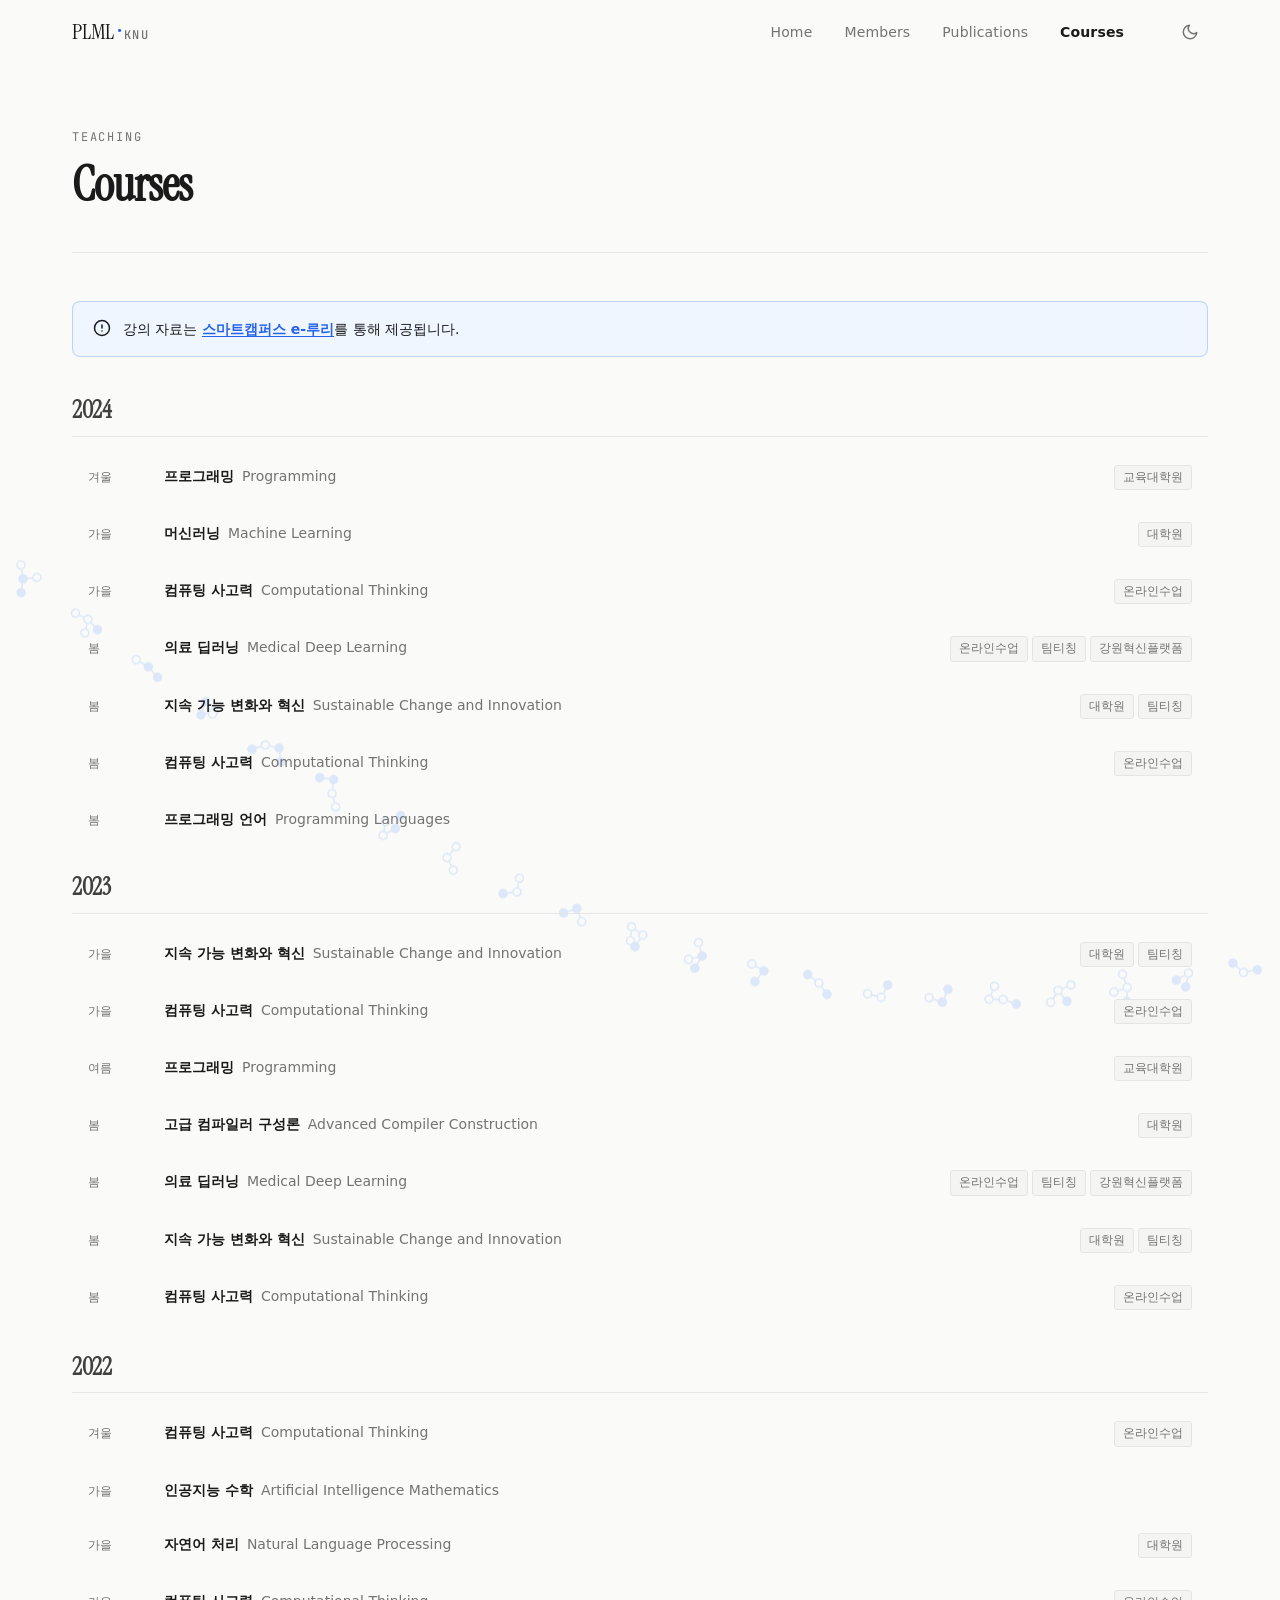
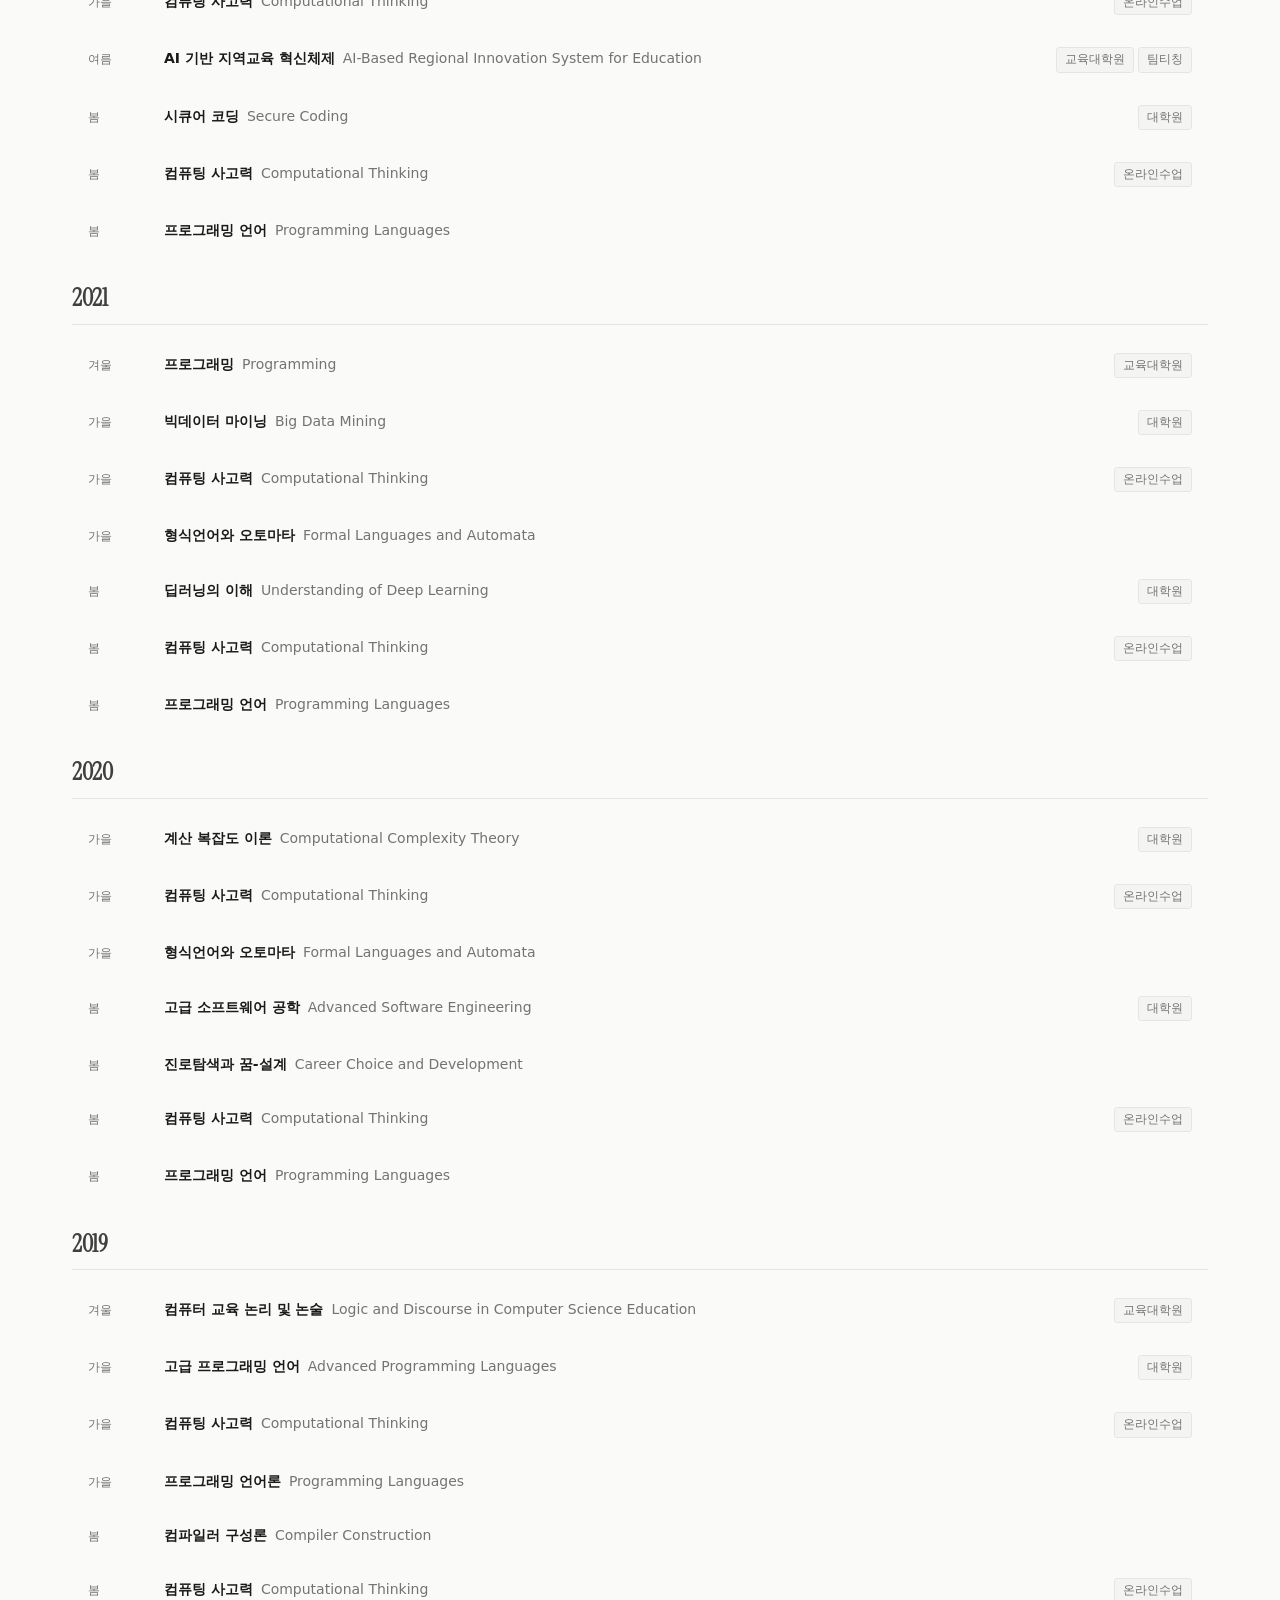
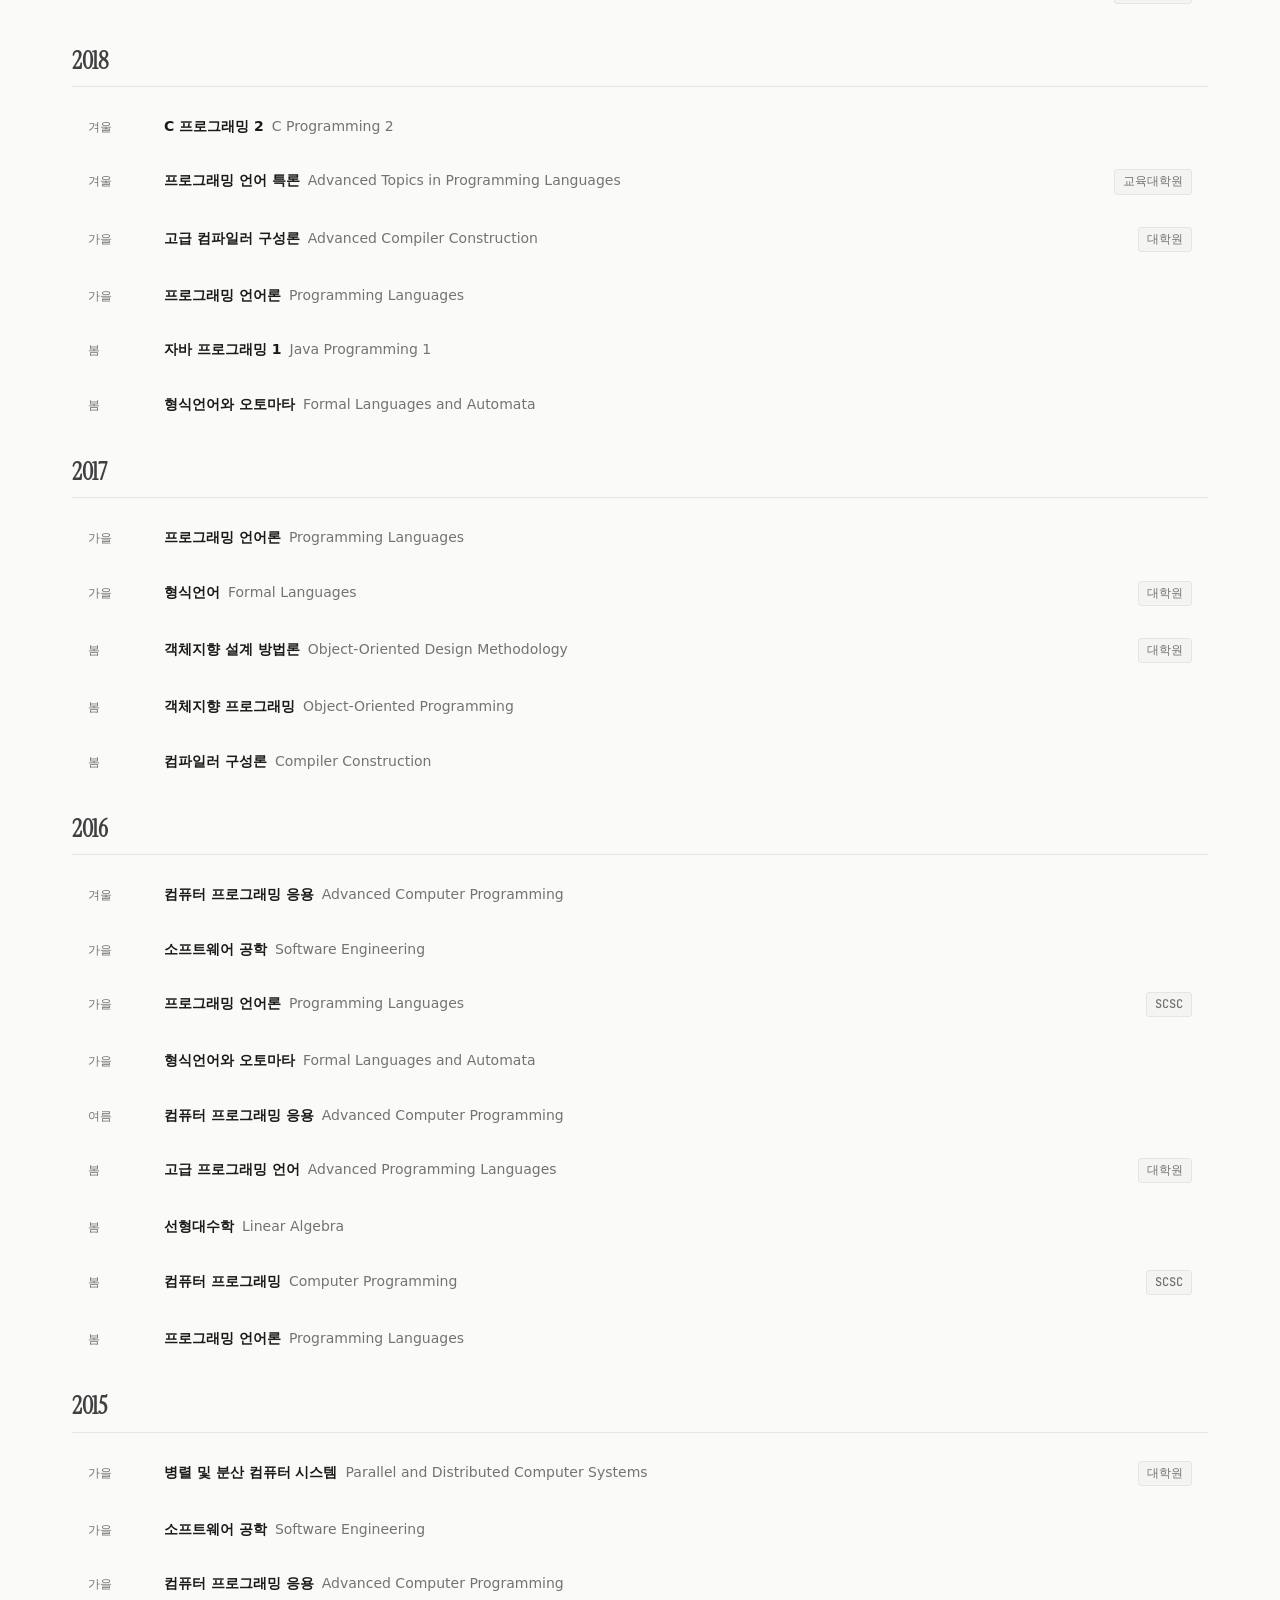
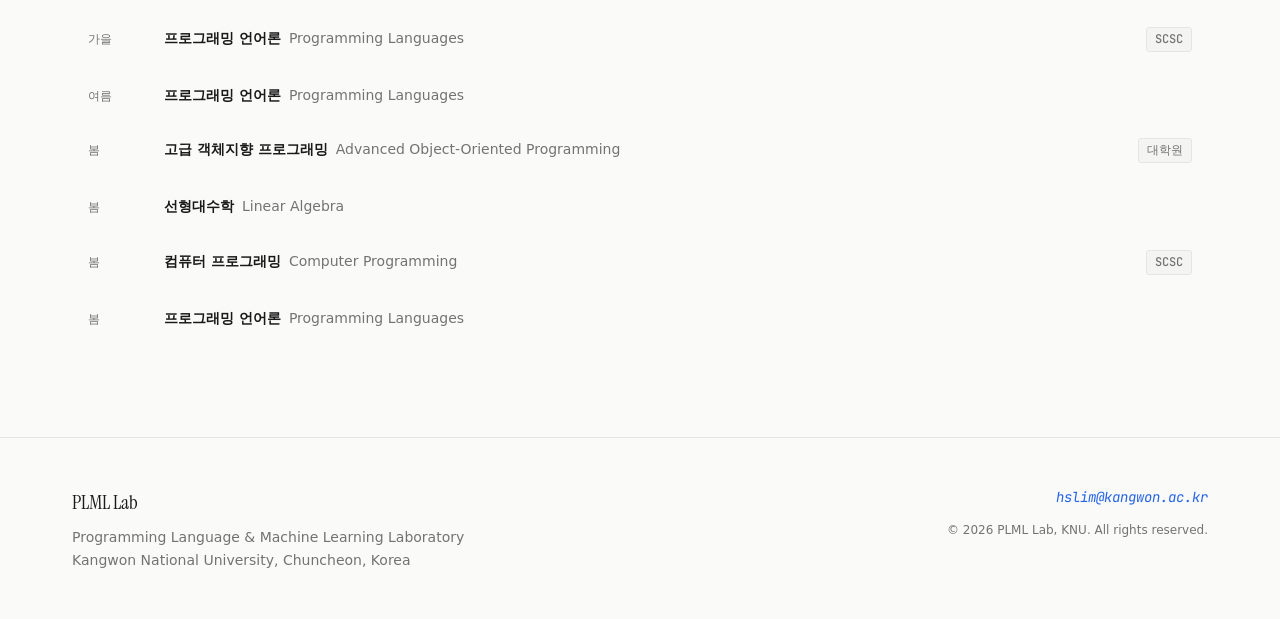
==== commit 65d268b2: "deploy: KNU-PLML-Lab/plml-page2@13f3579ef63630edd0e5a8dc3493163cb14e6b64" ====
--- a/courses.html
+++ b/courses.html
@@ -12,10 +12,10 @@
       rel="stylesheet"
     />
     <link rel="icon" type="image/svg+xml" href="/favicon.svg" />
-    <script type="module" crossorigin src="/assets/courses-D4pgjOeW.js"></script>
-    <link rel="modulepreload" crossorigin href="/assets/pages-Bg1tuYOx.js">
-    <link rel="modulepreload" crossorigin href="/assets/SnakegroundBg-WhwPvChV.js">
-    <link rel="stylesheet" crossorigin href="/assets/pages-BsenNjY4.css">
+    <script type="module" crossorigin src="/assets/courses-j2bql83o.js"></script>
+    <link rel="modulepreload" crossorigin href="/assets/pages-DKGsCZR7.js">
+    <link rel="modulepreload" crossorigin href="/assets/SnakegroundBg-CfyVcLjg.js">
+    <link rel="stylesheet" crossorigin href="/assets/pages-iTuhtYxd.css">
   </head>
   <body>
     <div id="root"></div>
--- a/assets/pages-iTuhtYxd.css
+++ b/assets/pages-iTuhtYxd.css
@@ -0,0 +1 @@
+@import"https://api.fontshare.com/v2/css?f[]=satoshi@400,500,700&display=swap";:root{--color-bg: #fafaf9;--color-surface: #ffffff;--color-surface-2: #f4f4f3;--color-text: #1a1a1a;--color-text-secondary: #404040;--color-muted: #737373;--color-border: #e5e5e5;--color-border-strong: #d4d4d4;--color-accent: #2563eb;--color-accent-hover: #1d4ed8;--color-accent-subtle: #eff6ff;--font-serif: "Instrument Serif", Georgia, serif;--font-sans: "Satoshi", system-ui, -apple-system, sans-serif;--font-mono: "JetBrains Mono", "Fira Code", monospace;--text-xs: .75rem;--text-sm: .875rem;--text-base: 1rem;--text-lg: 1.125rem;--text-xl: 1.25rem;--text-2xl: 1.5rem;--text-3xl: 1.875rem;--text-4xl: 2.25rem;--text-5xl: 3rem;--text-6xl: 3.75rem;--text-7xl: 4.5rem;--space-1: .25rem;--space-2: .5rem;--space-3: .75rem;--space-4: 1rem;--space-5: 1.25rem;--space-6: 1.5rem;--space-8: 2rem;--space-10: 2.5rem;--space-12: 3rem;--space-16: 4rem;--space-20: 5rem;--space-24: 6rem;--space-32: 8rem;--max-w: 1200px;--max-w-prose: 72ch;--nav-h: 64px;--transition-fast: .15s ease;--transition-base: .25s ease;--transition-slow: .4s ease;--transition-theme: background-color .3s ease, color .3s ease, border-color .3s ease;--shadow-sm: 0 1px 2px 0 rgb(0 0 0 / .05);--shadow: 0 1px 3px 0 rgb(0 0 0 / .1), 0 1px 2px -1px rgb(0 0 0 / .1);--shadow-md: 0 4px 6px -1px rgb(0 0 0 / .1), 0 2px 4px -2px rgb(0 0 0 / .1);--shadow-lg: 0 10px 15px -3px rgb(0 0 0 / .1), 0 4px 6px -4px rgb(0 0 0 / .1)}[data-theme=dark]{--color-bg: #0a0a0a;--color-surface: #141414;--color-surface-2: #1e1e1e;--color-text: #e8e8e8;--color-text-secondary: #c0c0c0;--color-muted: #8c8c8c;--color-border: #262626;--color-border-strong: #333333;--color-accent: #3b82f6;--color-accent-hover: #60a5fa;--color-accent-subtle: #1e3a5f20}*,*:before,*:after{box-sizing:border-box;margin:0;padding:0}html{scroll-behavior:smooth;-webkit-text-size-adjust:100%}body{font-family:var(--font-sans);font-size:var(--text-base);line-height:1.6;color:var(--color-text);background-color:var(--color-bg);transition:var(--transition-theme);-webkit-font-smoothing:antialiased;-moz-osx-font-smoothing:grayscale}h1,h2,h3,h4,h5,h6{line-height:1.1;font-weight:700;letter-spacing:-.02em}.serif{font-family:var(--font-serif);font-weight:400}.mono{font-family:var(--font-mono)}a{color:inherit;text-decoration:underline;text-underline-offset:2px}img{max-width:100%;display:block}button{cursor:pointer;border:none;background:none;font-family:inherit}.container{width:100%;max-width:var(--max-w);margin-inline:auto;padding-inline:var(--space-8)}@media(max-width:768px){.container{padding-inline:var(--space-5)}}.section{padding-block:var(--space-24)}@media(max-width:768px){.section{padding-block:var(--space-16)}}.section-label{font-family:var(--font-mono);font-size:var(--text-xs);font-weight:500;letter-spacing:.15em;text-transform:uppercase;color:var(--color-muted);margin-bottom:var(--space-6)}.section-divider{width:100%;height:1px;background-color:var(--color-border);margin-block:var(--space-16)}.accent{color:var(--color-accent)}.reveal{opacity:0;transform:translateY(24px);transition:opacity .7s ease,transform .7s ease}.reveal.visible{opacity:1;transform:translateY(0)}.reveal-delay-1{transition-delay:.1s}.reveal-delay-2{transition-delay:.2s}.reveal-delay-3{transition-delay:.3s}.reveal-delay-4{transition-delay:.4s}:focus-visible{outline:2px solid var(--color-accent);outline-offset:2px;border-radius:2px}::-webkit-scrollbar{width:8px}::-webkit-scrollbar-track{background:var(--color-bg)}::-webkit-scrollbar-thumb{background:var(--color-border-strong);border-radius:4px}::selection{background:var(--color-accent);color:#fff}.badge{display:inline-flex;align-items:center;padding:2px var(--space-2);font-family:var(--font-mono);font-size:var(--text-xs);font-weight:500;border:1px solid var(--color-border);border-radius:3px;color:var(--color-muted);background:var(--color-surface-2);white-space:nowrap}.external-icon{display:inline-block;width:14px;height:14px;vertical-align:middle;margin-left:4px;opacity:.6}@keyframes fadeUp{0%{opacity:0;transform:translateY(20px)}to{opacity:1;transform:translateY(0)}}@keyframes fadeIn{0%{opacity:0}to{opacity:1}}@keyframes slideInLeft{0%{opacity:0;transform:translate(-20px)}to{opacity:1;transform:translate(0)}}@keyframes scaleIn{0%{opacity:0;transform:scale(.97)}to{opacity:1;transform:scale(1)}}.page-enter{animation:fadeUp .5s ease both}.hero-line{overflow:hidden}.hero-line-inner{display:block;animation:fadeUp .8s cubic-bezier(.16,1,.3,1) both}.hero-line:nth-child(1) .hero-line-inner{animation-delay:0s}.hero-line:nth-child(2) .hero-line-inner{animation-delay:.08s}.hero-line:nth-child(3) .hero-line-inner{animation-delay:.16s}.hero-line:nth-child(4) .hero-line-inner{animation-delay:.24s}.hero-line:nth-child(5) .hero-line-inner{animation-delay:.32s}.hover-line{position:relative;display:inline-block}.hover-line:after{content:"";position:absolute;left:0;bottom:-1px;width:0;height:1px;background:currentColor;transition:width .3s ease}.hover-line:hover:after{width:100%}.accent-bar{position:relative;padding-left:var(--space-4);transition:padding-left var(--transition-base)}.accent-bar:before{content:"";position:absolute;left:0;top:0;height:100%;width:2px;background:var(--color-accent);opacity:0;transform:scaleY(0);transform-origin:top;transition:opacity var(--transition-base),transform var(--transition-base)}.accent-bar:hover:before{opacity:1;transform:scaleY(1)}@keyframes bounce{0%,to{transform:translateY(0)}50%{transform:translateY(6px)}}.scroll-indicator{animation:bounce 2s ease-in-out infinite}@keyframes shimmer{0%{background-position:-200% 0}to{background-position:200% 0}}.skeleton{background:linear-gradient(90deg,var(--color-surface-2) 25%,var(--color-border) 50%,var(--color-surface-2) 75%);background-size:200% 100%;animation:shimmer 1.5s ease-in-out infinite;border-radius:4px}@keyframes rotateFull{0%{transform:rotate(0)}to{transform:rotate(360deg)}}.theme-icon-enter{animation:rotateFull .4s ease}.navbar{position:fixed;top:0;left:0;right:0;z-index:100;height:var(--nav-h);transition:background-color .3s ease,box-shadow .3s ease,backdrop-filter .3s ease}.navbar a{text-decoration:none}.navbar--scrolled{background-color:color-mix(in srgb,var(--color-bg) 85%,transparent);backdrop-filter:blur(12px);-webkit-backdrop-filter:blur(12px);box-shadow:0 1px 0 var(--color-border)}.navbar__inner{height:100%;display:flex;align-items:center;gap:var(--space-8)}.navbar__logo{display:flex;align-items:baseline;gap:4px;font-size:var(--text-lg);font-weight:700;letter-spacing:-.01em;flex-shrink:0;transition:opacity var(--transition-fast)}.navbar__logo:hover{opacity:.75}.navbar__logo-text{font-family:var(--font-serif);font-size:1.35rem}.navbar__logo-dot{color:var(--color-accent);font-family:var(--font-serif);font-size:1.35rem}.navbar__logo-sub{font-family:var(--font-mono);font-size:var(--text-xs);font-weight:500;letter-spacing:.1em;color:var(--color-muted)}.navbar__links{display:flex;align-items:center;gap:var(--space-8);margin-left:auto}.navbar__link{font-size:var(--text-sm);font-weight:500;color:var(--color-muted);letter-spacing:.01em;transition:color var(--transition-fast);padding-block:var(--space-1)}.navbar__link:hover,.navbar__link--active{color:var(--color-text)}.navbar__link--active{font-weight:600}.navbar__actions{display:flex;align-items:center;gap:var(--space-3);margin-left:var(--space-4)}.theme-toggle{display:flex;align-items:center;justify-content:center;width:36px;height:36px;border-radius:8px;color:var(--color-muted);transition:color var(--transition-fast),background-color var(--transition-fast)}.theme-toggle:hover{color:var(--color-text);background-color:var(--color-surface-2)}.navbar__hamburger{display:none;flex-direction:column;justify-content:center;gap:5px;width:36px;height:36px;padding:8px;border-radius:8px;transition:background-color var(--transition-fast)}.navbar__hamburger:hover{background-color:var(--color-surface-2)}.navbar__hamburger span{display:block;width:100%;height:1.5px;background-color:var(--color-text);transition:transform .3s ease,opacity .3s ease;transform-origin:center}.navbar__hamburger.is-open span:nth-child(1){transform:translateY(6.5px) rotate(45deg)}.navbar__hamburger.is-open span:nth-child(2){opacity:0;transform:scaleX(0)}.navbar__hamburger.is-open span:nth-child(3){transform:translateY(-6.5px) rotate(-45deg)}.navbar__mobile{display:none;position:absolute;top:var(--nav-h);left:0;right:0;background-color:var(--color-surface);border-bottom:1px solid var(--color-border);padding:var(--space-4) 0;transform:translateY(-8px);opacity:0;pointer-events:none;transition:transform .25s ease,opacity .25s ease}.navbar__mobile.is-open{transform:translateY(0);opacity:1;pointer-events:auto}.navbar__mobile-links{display:flex;flex-direction:column}.navbar__mobile-link{padding:var(--space-3) var(--space-5);font-size:var(--text-base);font-weight:500;color:var(--color-muted);transition:color var(--transition-fast),background-color var(--transition-fast)}.navbar__mobile-link:hover,.navbar__mobile-link.navbar__link--active{color:var(--color-text);background-color:var(--color-surface-2)}@media(max-width:768px){.navbar__links{display:none}.navbar__actions{margin-left:auto}.navbar__hamburger{display:flex}.navbar__mobile{display:block}}.page-wrapper{padding-top:var(--nav-h);min-height:100vh;display:flex;flex-direction:column}.page-wrapper>main{flex:1}.footer{border-top:1px solid var(--color-border);padding-block:var(--space-12);margin-top:var(--space-16)}.footer a{text-decoration:none}.footer__inner{display:flex;justify-content:space-between;align-items:flex-start;gap:var(--space-8)}.footer__logo{font-family:var(--font-serif);font-size:var(--text-xl);display:block;margin-bottom:var(--space-2)}.footer__desc{font-size:var(--text-sm);color:var(--color-muted);line-height:1.6}.footer__right{text-align:right}.footer__email{font-family:var(--font-mono);font-size:var(--text-sm);color:var(--color-accent);display:block;margin-bottom:var(--space-3);transition:color var(--transition-fast)}.footer__email:hover{color:var(--color-accent-hover)}.footer__copy{font-size:var(--text-xs);color:var(--color-muted)}@media(max-width:640px){.footer__inner{flex-direction:column}.footer__right{text-align:left}}.btn{display:inline-flex;align-items:center;gap:var(--space-2);padding:var(--space-3) var(--space-6);font-size:var(--text-sm);font-weight:600;letter-spacing:.01em;text-decoration:none;border-radius:6px;border:1.5px solid transparent;transition:background-color var(--transition-fast),border-color var(--transition-fast),color var(--transition-fast),transform var(--transition-fast);white-space:nowrap}.btn:active{transform:translateY(1px)}.btn--primary{background:var(--color-accent);border-color:var(--color-accent);color:#fff}.btn--primary:hover{background:var(--color-accent-hover);border-color:var(--color-accent-hover)}.btn--secondary{background:transparent;border-color:var(--color-border-strong);color:var(--color-text)}.btn--secondary:hover{border-color:var(--color-text);background:var(--color-surface-2)}.hero{min-height:100svh;display:flex;flex-direction:column;justify-content:center;position:relative;overflow:hidden;border-bottom:1px solid var(--color-border)}.hero .pg-canvas{position:absolute!important;top:0;left:0;width:100%!important;height:100%!important;z-index:0;pointer-events:none;opacity:.2}[data-theme=dark] .hero .pg-canvas{opacity:.55}.hero__inner,.hero__scroll-indicator{position:relative;z-index:1}.hero__inner{display:grid;grid-template-columns:1fr auto;align-items:end;gap:var(--space-16);padding-block:var(--space-32)}.hero__title{font-size:clamp(var(--text-5xl),8vw,var(--text-7xl));line-height:1;letter-spacing:-.03em;margin-bottom:var(--space-8)}.hero__title .serif{font-size:inherit;letter-spacing:inherit}.hero-line--sub .hero-line-inner{font-family:var(--font-sans);font-size:clamp(var(--text-2xl),4vw,var(--text-4xl));font-weight:400;color:var(--color-muted);letter-spacing:-.01em;animation-delay:.32s}.hero__pl-logo{width:100px;height:auto}.hero__eyebrow{margin-bottom:var(--space-4)}.hero__actions{display:flex;gap:var(--space-8);margin-top:var(--space-10)}.hero__chip{display:inline-flex;align-items:center;gap:var(--space-2);padding:.2rem 0;font-family:var(--font-mono);font-size:var(--text-xs);letter-spacing:.12em;color:var(--color-text-secondary);text-decoration:none;transition:color var(--transition-fast)}.hero__chip:before{content:"[";color:var(--color-muted);margin-right:var(--space-2)}.hero__chip:after{content:"]";color:var(--color-muted);margin-left:var(--space-2)}.hero__chip:hover{color:var(--color-text)}.hero__chip:hover:before,.hero__chip:hover:after{color:var(--color-text-secondary)}.hero__chip-num{color:var(--color-accent)}.hero__chip-sep{color:var(--color-muted);font-size:.65rem}.hero__deco{display:flex;flex-direction:column;align-items:flex-end;gap:var(--space-4);opacity:.35;user-select:none}.hero__deco-grid{width:120px;height:120px;background-image:linear-gradient(var(--color-border) 1px,transparent 1px),linear-gradient(90deg,var(--color-border) 1px,transparent 1px);background-size:20px 20px;position:relative}.hero__deco-grid .hero__pl-logo{position:absolute;top:50%;left:50%;transform:translate(-50%,-50%);z-index:1;opacity:1}.hero__deco-label{font-size:var(--text-xs);letter-spacing:.2em;color:var(--color-muted)}.hero__scroll-indicator{position:absolute;bottom:var(--space-8);left:50%;transform:translate(-50%);color:var(--color-muted)}@media(max-width:768px){.hero__inner{grid-template-columns:1fr;padding-block:var(--space-20)}.hero__deco{display:none}.hero__actions{flex-wrap:wrap}}.about__grid{display:grid;grid-template-columns:160px 1fr;gap:var(--space-16);align-items:start}.about__number{font-size:var(--text-7xl);color:var(--color-border);line-height:1;margin-top:var(--space-8);user-select:none}.about__text{font-size:var(--text-lg);line-height:1.75;color:var(--color-text-secondary);max-width:var(--max-w-prose);margin-bottom:var(--space-10)}.about__text p+p{margin-top:var(--space-4)}.about__keywords{display:flex;flex-wrap:wrap;gap:var(--space-2)}.about__keyword{padding:var(--space-1) var(--space-3);font-size:var(--text-sm);font-weight:500;border:1px solid var(--color-border-strong);border-radius:4px;color:var(--color-text-secondary);background:var(--color-surface);transition:border-color var(--transition-fast),color var(--transition-fast)}.about__keyword:hover{border-color:var(--color-accent);color:var(--color-accent)}@media(max-width:768px){.about__grid{grid-template-columns:1fr;gap:var(--space-6)}.about__number{display:none}}.news-feed__header{display:flex;align-items:baseline;justify-content:space-between;margin-bottom:var(--space-6);border-bottom:1px solid var(--color-border);padding-bottom:var(--space-4)}.news-feed__count{font-size:var(--text-xs);color:var(--color-muted)}.news-feed__list{list-style:none}.news-item{display:grid;grid-template-columns:140px 1fr auto;align-items:baseline;gap:var(--space-6);padding-block:var(--space-4);border-bottom:1px solid var(--color-border);animation:fadeIn .5s ease both;transition:background-color var(--transition-fast)}.news-item:hover{background-color:var(--color-surface-2);margin-inline:calc(-1 * var(--space-3));padding-inline:var(--space-3);border-radius:6px}.news-item--pinned .news-item__title:before{content:"📌 ";font-size:.8em}.news-item__date{font-size:var(--text-xs);color:var(--color-muted);white-space:nowrap}.news-item__title{font-size:var(--text-sm);line-height:1.5;color:var(--color-text)}.news-feed__more{margin-top:var(--space-6);font-size:var(--text-sm);font-weight:600;color:var(--color-accent);padding:var(--space-2) 0;transition:color var(--transition-fast)}.news-feed__more:hover{color:var(--color-accent-hover)}@media(max-width:640px){.news-item{grid-template-columns:1fr;gap:var(--space-1)}}.recruit__header{margin-bottom:var(--space-10);border-bottom:1px solid var(--color-border);padding-bottom:var(--space-6)}.recruit__title{font-size:var(--text-4xl);margin-top:var(--space-2)}.recruit__body{display:grid;gap:var(--space-10)}.recruit__text{font-size:var(--text-base);line-height:1.8;color:var(--color-text-secondary);max-width:var(--max-w-prose)}.recruit__text p+p{margin-top:var(--space-3)}.recruit__grid{display:grid;grid-template-columns:repeat(auto-fit,minmax(220px,1fr));gap:var(--space-4)}.recruit__card{padding:var(--space-6);border:1px solid var(--color-border);border-radius:8px;background:var(--color-surface);transition:border-color var(--transition-fast),box-shadow var(--transition-fast)}.recruit__card:hover{border-color:var(--color-accent);box-shadow:var(--shadow-md)}.recruit__card-degree{font-size:var(--text-xl);margin-bottom:var(--space-1)}.recruit__card-desc{font-size:var(--text-xs);color:var(--color-accent);letter-spacing:.05em;margin-bottom:var(--space-3)}.recruit__card-detail{font-size:var(--text-sm);color:var(--color-muted);line-height:1.6}.recruit__cta-row{display:flex;gap:var(--space-3)}.contact__header{margin-bottom:var(--space-10);border-bottom:1px solid var(--color-border);padding-bottom:var(--space-6)}.contact__title{font-size:var(--text-4xl);margin-top:var(--space-2)}.contact__grid{display:grid;grid-template-columns:1fr 1fr;gap:var(--space-16);align-items:start}.contact__grid a{text-decoration:none}.contact__list{display:flex;flex-direction:column;gap:var(--space-6)}.contact__item{display:grid;grid-template-columns:80px 1fr;gap:var(--space-4);align-items:baseline}.contact__label{font-size:var(--text-xs);letter-spacing:.1em;text-transform:uppercase;color:var(--color-muted)}.contact__value{font-size:var(--text-sm);line-height:1.6}.contact__link{color:var(--color-accent);transition:color var(--transition-fast)}.contact__link:hover{color:var(--color-accent-hover)}.contact__map-placeholder{border:1px solid var(--color-border);border-radius:8px;background:var(--color-surface-2);aspect-ratio:4/3;display:flex;align-items:center;justify-content:center}.contact__map-inner{display:flex;flex-direction:column;align-items:center;gap:var(--space-2)}.contact__map-link{font-size:var(--text-xs);color:var(--color-accent);margin-top:var(--space-2);transition:color var(--transition-fast)}.contact__map-link:hover{color:var(--color-accent-hover)}@media(max-width:768px){.contact__grid{grid-template-columns:1fr}.contact__item{grid-template-columns:70px 1fr}}.page-header{padding-block:var(--space-16) var(--space-10);border-bottom:1px solid var(--color-border);margin-bottom:var(--space-12)}.page-header__label{font-family:var(--font-mono);font-size:var(--text-xs);letter-spacing:.15em;text-transform:uppercase;color:var(--color-muted);margin-bottom:var(--space-3)}.page-header__title{font-family:var(--font-serif);font-size:var(--text-5xl);letter-spacing:-.02em}.professor-section{margin-bottom:var(--space-16)}.professor-card{display:grid;grid-template-columns:200px 1fr;gap:var(--space-10);padding:var(--space-8);border:1px solid var(--color-border);border-radius:12px;background:var(--color-surface)}.professor-card__photo{align-self:start;border-radius:8px;overflow:hidden;background:var(--color-surface-2)}.professor-card__photo img{width:100%;height:auto;min-height:120px;max-height:280px;object-fit:cover;object-position:top}.professor-card__photo-placeholder{width:100%;min-height:120px;aspect-ratio:3 / 4;display:flex;align-items:center;justify-content:center;font-family:var(--font-serif);font-size:var(--text-4xl);color:var(--color-border-strong)}.professor-card__name{font-family:var(--font-serif);font-size:var(--text-3xl);margin-bottom:var(--space-1)}.professor-card__role{font-family:var(--font-mono);font-size:var(--text-xs);letter-spacing:.1em;color:var(--color-muted);text-transform:uppercase;margin-bottom:var(--space-4)}.professor-card__areas{display:flex;flex-wrap:wrap;gap:var(--space-2);margin-bottom:var(--space-5)}.professor-card__links{display:flex;gap:var(--space-3);flex-wrap:wrap}.professor-card__link{display:inline-flex;align-items:center;gap:var(--space-1);font-size:var(--text-sm);font-family:var(--font-mono);color:var(--color-accent);text-decoration:none;transition:color var(--transition-fast)}.professor-card__link:hover{color:var(--color-accent-hover)}@media(max-width:640px){.professor-card{grid-template-columns:1fr}.professor-card__photo{width:120px}}.members-section{margin-bottom:var(--space-12)}.members-section__title{font-size:var(--text-sm);font-weight:600;letter-spacing:.05em;color:var(--color-muted);text-transform:uppercase;font-family:var(--font-mono);border-bottom:1px solid var(--color-border);padding-bottom:var(--space-3);margin-bottom:var(--space-6)}.member-grid{display:grid;grid-template-columns:repeat(auto-fill,minmax(180px,1fr));gap:var(--space-4)}.member-card{display:flex;flex-direction:column;align-items:center;text-align:center;padding:var(--space-5);border:1px solid var(--color-border);border-radius:10px;background:var(--color-surface);transition:border-color var(--transition-fast),box-shadow var(--transition-fast)}.member-card:hover{border-color:var(--color-border-strong);box-shadow:var(--shadow)}.member-card__photo{width:80px;height:100px;border-radius:8px;overflow:hidden;background:var(--color-surface-2);margin-bottom:var(--space-3)}.member-card__photo img{width:100%;height:100%;object-fit:cover}.member-card__photo-placeholder{width:100%;height:100%;display:flex;align-items:center;justify-content:center;font-size:var(--text-xl);color:var(--color-muted);font-family:var(--font-serif)}.member-card__name{font-size:var(--text-sm);font-weight:600;margin-bottom:var(--space-1)}.member-card__role{font-size:var(--text-xs);color:var(--color-muted);font-family:var(--font-mono)}.member-card__link{margin-top:var(--space-2);font-size:var(--text-xs);color:var(--color-accent);text-decoration:none;transition:color var(--transition-fast)}.member-card__link:hover{color:var(--color-accent-hover)}.alumni-section{margin-top:var(--space-16);padding-top:var(--space-10);border-top:1px solid var(--color-border)}.alumni-section__title{font-family:var(--font-serif);font-size:var(--text-3xl);margin-bottom:var(--space-8)}.alumni-group{margin-bottom:var(--space-8)}.alumni-group__label{font-family:var(--font-mono);font-size:var(--text-xs);letter-spacing:.15em;text-transform:uppercase;color:var(--color-muted);border-bottom:1px solid var(--color-border);padding-bottom:var(--space-2);margin-bottom:var(--space-4)}.alumni-list{display:grid;gap:var(--space-3)}.alumni-item{display:grid;grid-template-columns:1fr auto;gap:var(--space-4);padding:var(--space-3) var(--space-4);border-radius:6px;transition:background-color var(--transition-fast)}.alumni-item:hover{background:var(--color-surface-2)}.alumni-item__name{font-size:var(--text-sm);font-weight:600;margin-bottom:2px}.alumni-item__info{font-size:var(--text-xs);color:var(--color-muted);line-height:1.5}.alumni-item__grad{font-family:var(--font-mono);font-size:var(--text-xs);color:var(--color-muted);white-space:nowrap;align-self:start}.pub-page{position:relative}.pub-bg-canvas-wrap{position:fixed;top:-15%;left:0;width:100%;height:130%;z-index:0;pointer-events:none;overflow:hidden;will-change:transform}.pub-bg-canvas{width:100%;height:100%;opacity:.15}[data-theme=dark] .pub-bg-canvas{opacity:.4}.pub-page>.container{position:relative;z-index:1}.pub-filters{display:flex;gap:0;border:1px solid var(--color-border);border-radius:8px;overflow:hidden;width:fit-content;margin-bottom:var(--space-10)}.pub-filter-btn{padding:var(--space-2) var(--space-6);font-size:var(--text-sm);font-weight:500;color:var(--color-muted);background:var(--color-surface);border:none;transition:background-color var(--transition-fast),color var(--transition-fast)}.pub-filter-btn+.pub-filter-btn{border-left:1px solid var(--color-border)}.pub-filter-btn--active,.pub-filter-btn:hover{background:var(--color-surface-2);color:var(--color-text)}.pub-filter-btn--active{font-weight:600;color:var(--color-accent)}.pub-year-group{margin-bottom:var(--space-12)}.pub-year-label{font-family:var(--font-serif);font-size:var(--text-4xl);color:var(--color-border-strong);margin-bottom:var(--space-4);line-height:1}.pub-list{list-style:none;display:grid;gap:var(--space-1)}.pub-item{position:relative;padding:var(--space-5) var(--space-5) var(--space-5) var(--space-8);border-bottom:1px solid var(--color-border);transition:background-color var(--transition-fast)}.pub-item:before{content:"";position:absolute;left:0;top:0;bottom:0;width:2px;background:var(--color-accent);transform:scaleY(0);transform-origin:top;transition:transform var(--transition-base)}.pub-item:hover{background:var(--color-surface)}.pub-item:hover:before{transform:scaleY(1)}.pub-item__title{font-size:var(--text-base);font-weight:600;line-height:1.4;margin-bottom:var(--space-2)}.pub-item__authors{font-size:var(--text-sm);color:var(--color-muted);margin-bottom:var(--space-2);line-height:1.5}.pub-item__authors p{display:inline}.pub-item__author--lab{font-weight:700;color:var(--color-text-secondary)}.pub-item__more_info{font-size:var(--text-sm);color:var(--color-muted);margin-bottom:var(--space-2);line-height:1.5}.pub-item__more_info p{display:inline}.pub-item__abstract{font-size:var(--text-sm);color:var(--color-text-secondary);margin-bottom:var(--space-2);line-height:1.5}.pub-item__venue{font-size:var(--text-sm);font-style:italic;color:var(--color-muted);margin-bottom:var(--space-3)}.pub-item__venue p{display:inline}.pub-item__links{display:flex;gap:var(--space-3);flex-wrap:wrap}.pub-item__link{display:inline-flex;align-items:center;gap:4px;font-family:var(--font-mono);font-size:var(--text-xs);color:var(--color-accent);text-decoration:none;padding:2px var(--space-2);border:1px solid var(--color-accent);border-radius:3px;transition:background var(--transition-fast),color var(--transition-fast)}.pub-item__link:hover{background:var(--color-accent);color:#fff}.pub-empty{text-align:center;padding:var(--space-20) 0;color:var(--color-muted);font-size:var(--text-sm)}.courses-notice{display:flex;align-items:flex-start;gap:var(--space-3);padding:var(--space-4) var(--space-5);background:var(--color-accent-subtle);border:1px solid color-mix(in srgb,var(--color-accent) 25%,transparent);border-radius:8px;margin-bottom:var(--space-10);font-size:var(--text-sm);line-height:1.6}.courses-notice a{color:var(--color-accent);font-weight:600}.courses-notice a:hover{color:var(--color-accent-hover)}.course-year-group{margin-bottom:var(--space-8)}.course-year-label{font-family:var(--font-serif);font-size:var(--text-2xl);color:var(--color-text-secondary);border-bottom:1px solid var(--color-border);padding-bottom:var(--space-3);margin-bottom:var(--space-4)}.course-list{list-style:none;display:grid;gap:var(--space-2)}.course-item{display:flex;align-items:baseline;gap:var(--space-4);padding:var(--space-3) var(--space-4);border-radius:6px;transition:background-color var(--transition-fast)}.course-item:hover{background:var(--color-surface)}.course-item__season{font-family:var(--font-mono);font-size:var(--text-xs);color:var(--color-muted);width:60px;flex-shrink:0;text-transform:capitalize}.course-item__title{font-size:var(--text-sm);font-weight:600;flex:1}.course-item__title-en{font-weight:400;color:var(--color-muted);margin-left:var(--space-2)}.course-item__tags{display:flex;gap:var(--space-1);flex-wrap:wrap}.course-item__lms{font-family:var(--font-mono);font-size:var(--text-xs);color:var(--color-accent);transition:color var(--transition-fast)}.course-item__lms:hover{color:var(--color-accent-hover)}@media(max-width:640px){.course-item{flex-wrap:wrap}}
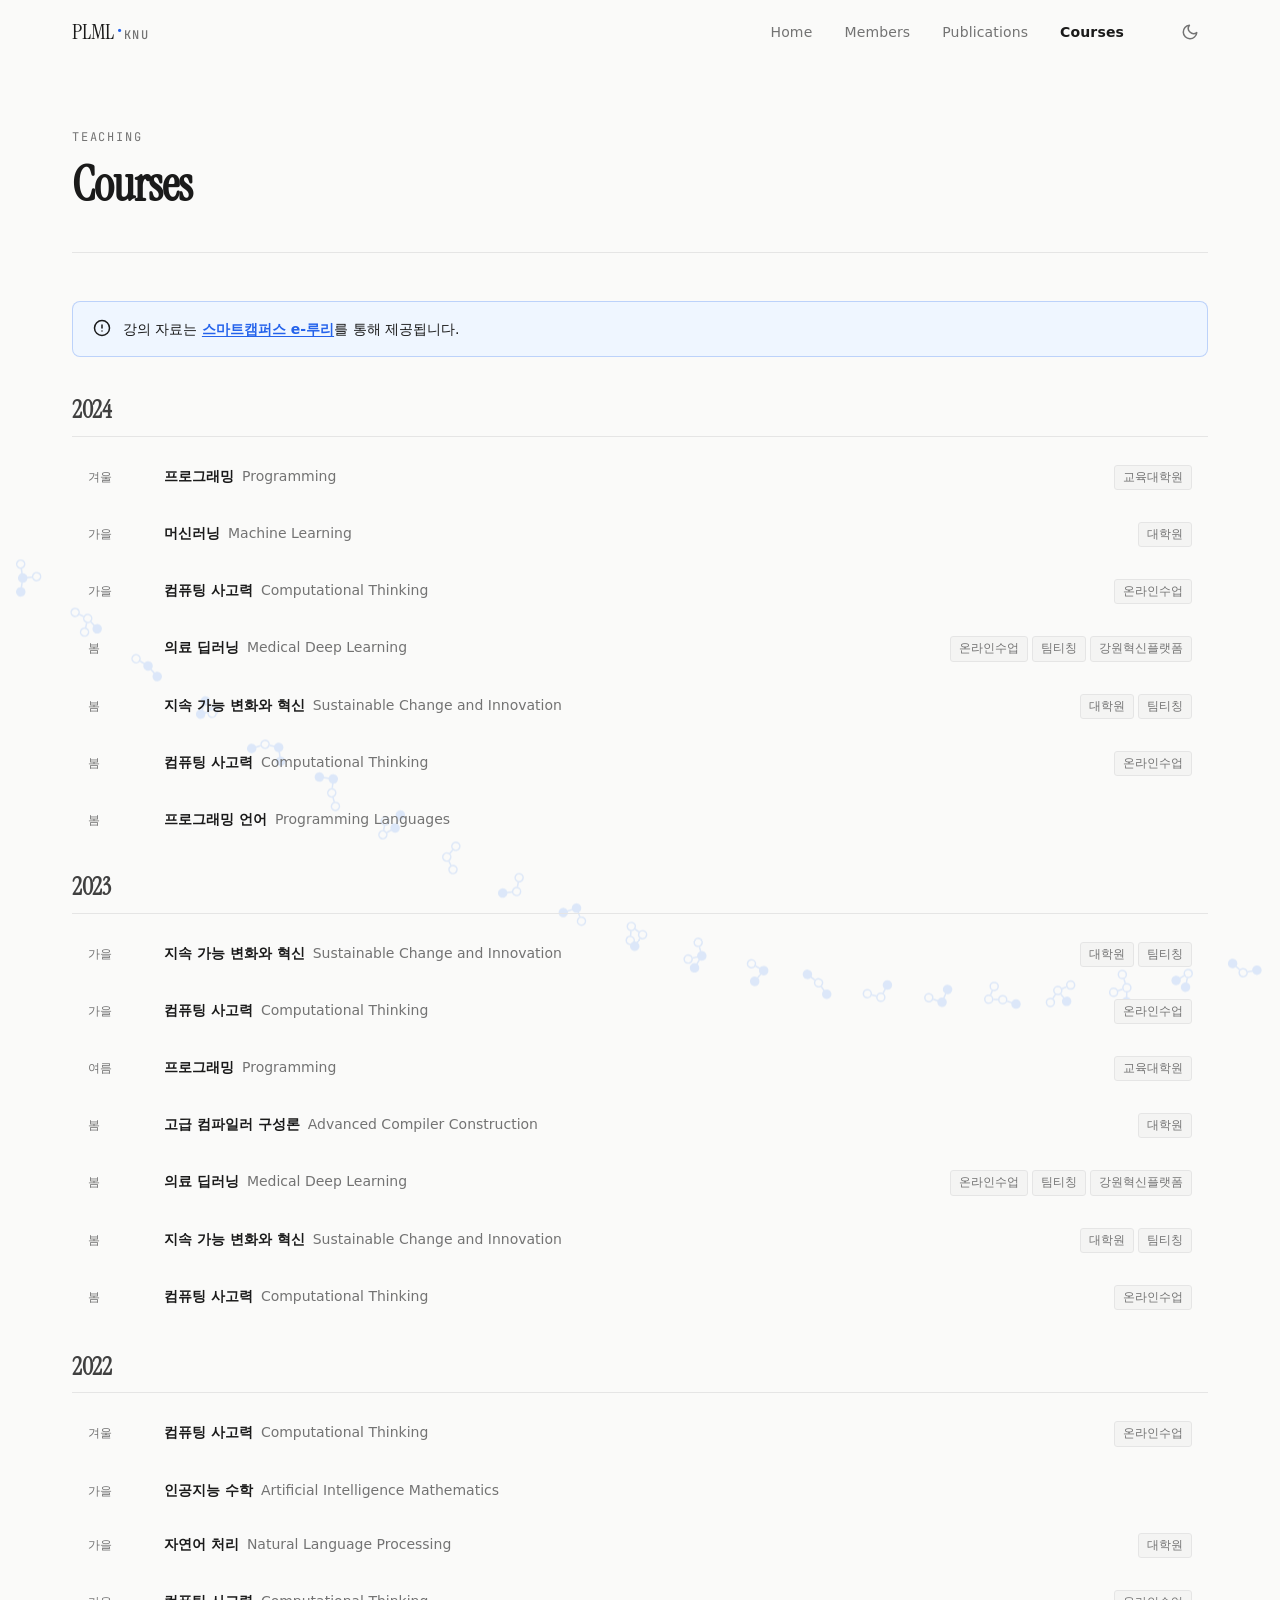
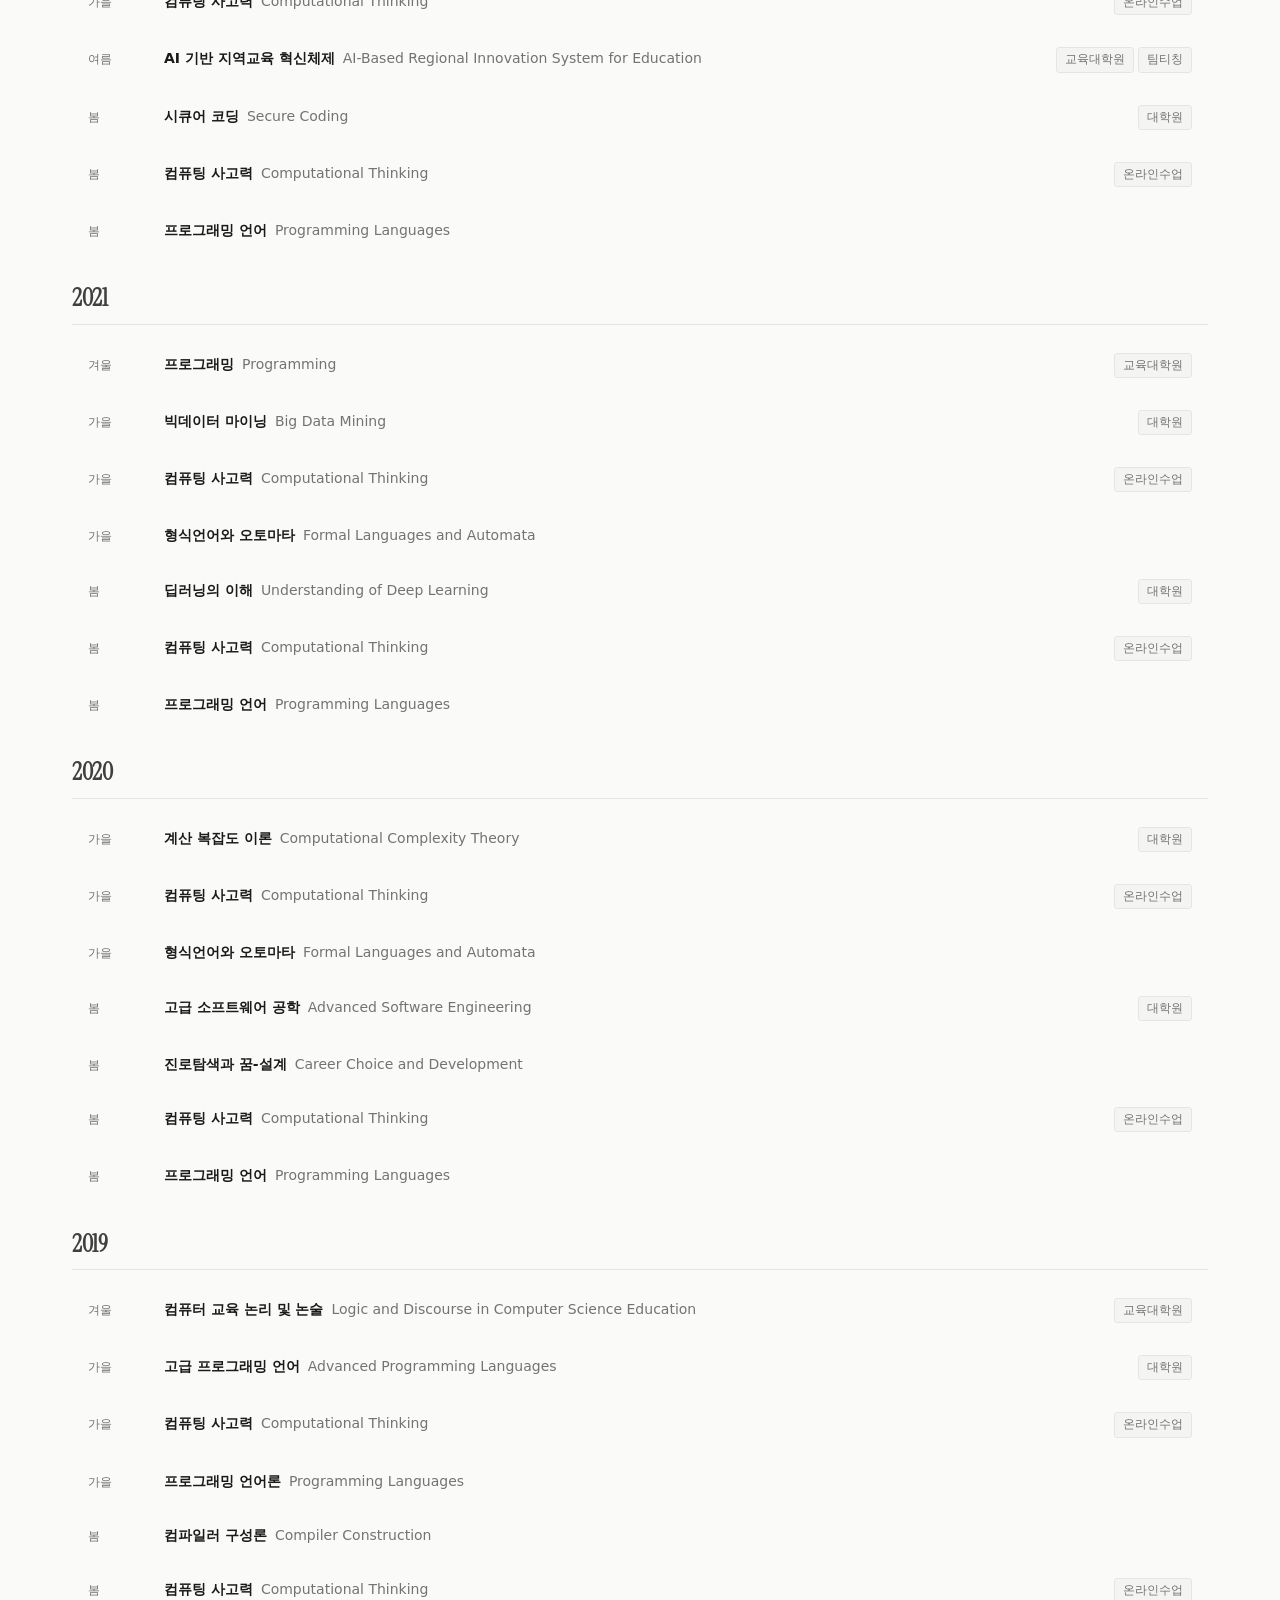
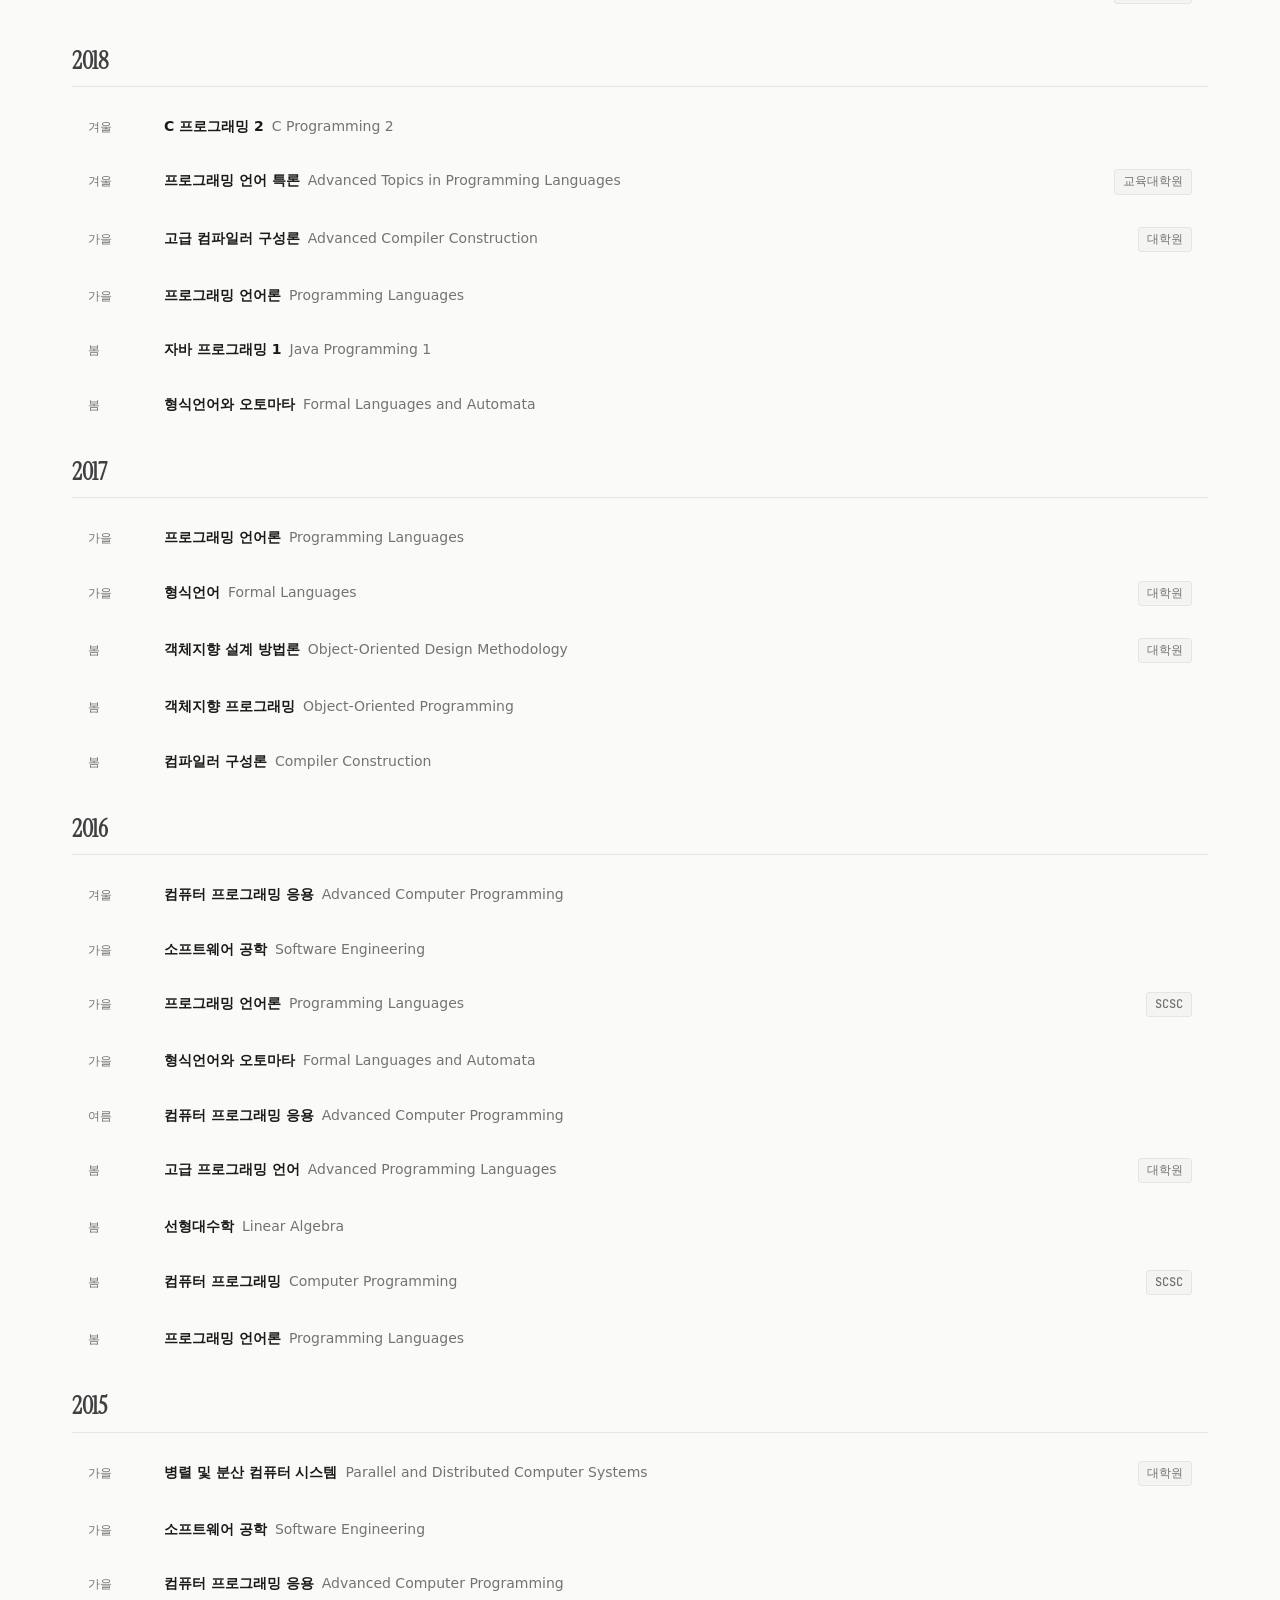
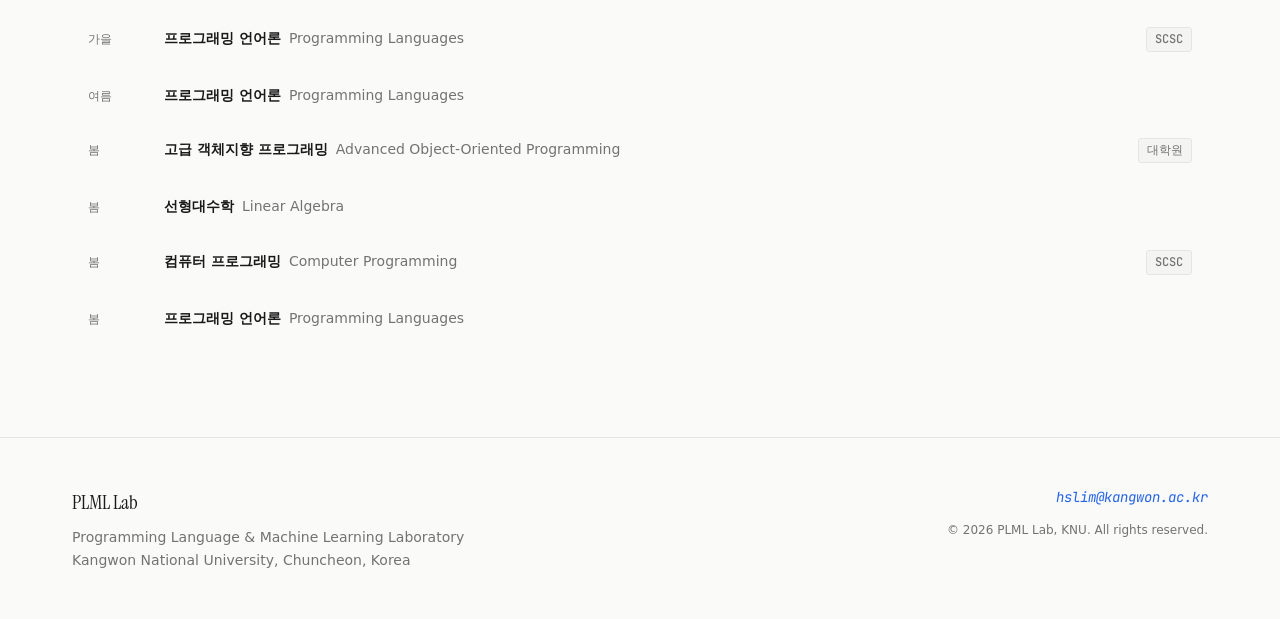
==== commit 1c4c6529: "deploy: KNU-PLML-Lab/plml-data@c93831d9801dd55001ef438b7cf3c35c725d6c60" ====
--- a/courses.html
+++ b/courses.html
@@ -12,10 +12,10 @@
       rel="stylesheet"
     />
     <link rel="icon" type="image/svg+xml" href="/favicon.svg" />
-    <script type="module" crossorigin src="/assets/courses-j2bql83o.js"></script>
-    <link rel="modulepreload" crossorigin href="/assets/pages-DKGsCZR7.js">
-    <link rel="modulepreload" crossorigin href="/assets/SnakegroundBg-CfyVcLjg.js">
-    <link rel="stylesheet" crossorigin href="/assets/pages-iTuhtYxd.css">
+    <script type="module" crossorigin src="/assets/courses-Ntr-VL05.js"></script>
+    <link rel="modulepreload" crossorigin href="/assets/pages-BZlM2igu.js">
+    <link rel="modulepreload" crossorigin href="/assets/SnakegroundBg-BMgiFR8t.js">
+    <link rel="stylesheet" crossorigin href="/assets/pages-Cf1bM_pc.css">
   </head>
   <body>
     <div id="root"></div>
--- a/assets/pages-Cf1bM_pc.css
+++ b/assets/pages-Cf1bM_pc.css
@@ -0,0 +1 @@
+@import"https://api.fontshare.com/v2/css?f[]=satoshi@400,500,700&display=swap";:root{--color-bg: #fafaf9;--color-surface: #ffffff;--color-surface-2: #f4f4f3;--color-text: #1a1a1a;--color-text-secondary: #404040;--color-muted: #737373;--color-border: #e5e5e5;--color-border-strong: #d4d4d4;--color-accent: #2563eb;--color-accent-hover: #1d4ed8;--color-accent-subtle: #eff6ff;--font-serif: "Instrument Serif", Georgia, serif;--font-sans: "Satoshi", system-ui, -apple-system, sans-serif;--font-mono: "JetBrains Mono", "Fira Code", monospace;--text-xs: .75rem;--text-sm: .875rem;--text-base: 1rem;--text-lg: 1.125rem;--text-xl: 1.25rem;--text-2xl: 1.5rem;--text-3xl: 1.875rem;--text-4xl: 2.25rem;--text-5xl: 3rem;--text-6xl: 3.75rem;--text-7xl: 4.5rem;--space-1: .25rem;--space-2: .5rem;--space-3: .75rem;--space-4: 1rem;--space-5: 1.25rem;--space-6: 1.5rem;--space-8: 2rem;--space-10: 2.5rem;--space-12: 3rem;--space-16: 4rem;--space-20: 5rem;--space-24: 6rem;--space-32: 8rem;--max-w: 1200px;--max-w-prose: 72ch;--nav-h: 64px;--transition-fast: .15s ease;--transition-base: .25s ease;--transition-slow: .4s ease;--transition-theme: background-color .3s ease, color .3s ease, border-color .3s ease;--shadow-sm: 0 1px 2px 0 rgb(0 0 0 / .05);--shadow: 0 1px 3px 0 rgb(0 0 0 / .1), 0 1px 2px -1px rgb(0 0 0 / .1);--shadow-md: 0 4px 6px -1px rgb(0 0 0 / .1), 0 2px 4px -2px rgb(0 0 0 / .1);--shadow-lg: 0 10px 15px -3px rgb(0 0 0 / .1), 0 4px 6px -4px rgb(0 0 0 / .1)}[data-theme=dark]{--color-bg: #0a0a0a;--color-surface: #141414;--color-surface-2: #1e1e1e;--color-text: #e8e8e8;--color-text-secondary: #c0c0c0;--color-muted: #8c8c8c;--color-border: #262626;--color-border-strong: #333333;--color-accent: #3b82f6;--color-accent-hover: #60a5fa;--color-accent-subtle: #1e3a5f20}*,*:before,*:after{box-sizing:border-box;margin:0;padding:0}html{scroll-behavior:smooth;-webkit-text-size-adjust:100%}body{font-family:var(--font-sans);font-size:var(--text-base);line-height:1.6;color:var(--color-text);background-color:var(--color-bg);transition:var(--transition-theme);-webkit-font-smoothing:antialiased;-moz-osx-font-smoothing:grayscale}h1,h2,h3,h4,h5,h6{line-height:1.1;font-weight:700;letter-spacing:-.02em}.serif{font-family:var(--font-serif);font-weight:400}.mono{font-family:var(--font-mono)}a{color:inherit;text-decoration:underline;text-underline-offset:2px}img{max-width:100%;display:block}button{cursor:pointer;border:none;background:none;font-family:inherit}.container{width:100%;max-width:var(--max-w);margin-inline:auto;padding-inline:var(--space-8)}@media(max-width:768px){.container{padding-inline:var(--space-5)}}.section{padding-block:var(--space-24)}@media(max-width:768px){.section{padding-block:var(--space-16)}}.section-label{font-family:var(--font-mono);font-size:var(--text-xs);font-weight:500;letter-spacing:.15em;text-transform:uppercase;color:var(--color-muted);margin-bottom:var(--space-6)}.section-divider{width:100%;height:1px;background-color:var(--color-border);margin-block:var(--space-16)}.accent{color:var(--color-accent)}.reveal{opacity:0;transform:translateY(24px);transition:opacity .7s ease,transform .7s ease}.reveal.visible{opacity:1;transform:translateY(0)}.reveal-delay-1{transition-delay:.1s}.reveal-delay-2{transition-delay:.2s}.reveal-delay-3{transition-delay:.3s}.reveal-delay-4{transition-delay:.4s}:focus-visible{outline:2px solid var(--color-accent);outline-offset:2px;border-radius:2px}::-webkit-scrollbar{width:8px}::-webkit-scrollbar-track{background:var(--color-bg)}::-webkit-scrollbar-thumb{background:var(--color-border-strong);border-radius:4px}::selection{background:var(--color-accent);color:#fff}.badge{display:inline-flex;align-items:center;padding:2px var(--space-2);font-family:var(--font-mono);font-size:var(--text-xs);font-weight:500;border:1px solid var(--color-border);border-radius:3px;color:var(--color-muted);background:var(--color-surface-2);white-space:nowrap}.external-icon{display:inline-block;width:14px;height:14px;vertical-align:middle;margin-left:4px;opacity:.6}@keyframes fadeUp{0%{opacity:0;transform:translateY(20px)}to{opacity:1;transform:translateY(0)}}@keyframes fadeIn{0%{opacity:0}to{opacity:1}}@keyframes slideInLeft{0%{opacity:0;transform:translate(-20px)}to{opacity:1;transform:translate(0)}}@keyframes scaleIn{0%{opacity:0;transform:scale(.97)}to{opacity:1;transform:scale(1)}}.page-enter{animation:fadeUp .5s ease both}.hero-line{overflow:hidden}.hero-line-inner{display:block;animation:fadeUp .8s cubic-bezier(.16,1,.3,1) both}.hero-line:nth-child(1) .hero-line-inner{animation-delay:0s}.hero-line:nth-child(2) .hero-line-inner{animation-delay:.08s}.hero-line:nth-child(3) .hero-line-inner{animation-delay:.16s}.hero-line:nth-child(4) .hero-line-inner{animation-delay:.24s}.hero-line:nth-child(5) .hero-line-inner{animation-delay:.32s}.hover-line{position:relative;display:inline-block}.hover-line:after{content:"";position:absolute;left:0;bottom:-1px;width:0;height:1px;background:currentColor;transition:width .3s ease}.hover-line:hover:after{width:100%}.accent-bar{position:relative;padding-left:var(--space-4);transition:padding-left var(--transition-base)}.accent-bar:before{content:"";position:absolute;left:0;top:0;height:100%;width:2px;background:var(--color-accent);opacity:0;transform:scaleY(0);transform-origin:top;transition:opacity var(--transition-base),transform var(--transition-base)}.accent-bar:hover:before{opacity:1;transform:scaleY(1)}@keyframes bounce{0%,to{transform:translateY(0)}50%{transform:translateY(6px)}}.scroll-indicator{animation:bounce 2s ease-in-out infinite}@keyframes shimmer{0%{background-position:-200% 0}to{background-position:200% 0}}.skeleton{background:linear-gradient(90deg,var(--color-surface-2) 25%,var(--color-border) 50%,var(--color-surface-2) 75%);background-size:200% 100%;animation:shimmer 1.5s ease-in-out infinite;border-radius:4px}@keyframes rotateFull{0%{transform:rotate(0)}to{transform:rotate(360deg)}}.theme-icon-enter{animation:rotateFull .4s ease}.navbar{position:fixed;top:0;left:0;right:0;z-index:100;height:var(--nav-h);transition:background-color .3s ease,box-shadow .3s ease,backdrop-filter .3s ease}.navbar a{text-decoration:none}.navbar--scrolled{background-color:color-mix(in srgb,var(--color-bg) 85%,transparent);backdrop-filter:blur(12px);-webkit-backdrop-filter:blur(12px);box-shadow:0 1px 0 var(--color-border)}.navbar__inner{height:100%;display:flex;align-items:center;gap:var(--space-8)}.navbar__logo{display:flex;align-items:baseline;gap:4px;font-size:var(--text-lg);font-weight:700;letter-spacing:-.01em;flex-shrink:0;transition:opacity var(--transition-fast)}.navbar__logo:hover{opacity:.75}.navbar__logo-text{font-family:var(--font-serif);font-size:1.35rem}.navbar__logo-dot{color:var(--color-accent);font-family:var(--font-serif);font-size:1.35rem}.navbar__logo-sub{font-family:var(--font-mono);font-size:var(--text-xs);font-weight:500;letter-spacing:.1em;color:var(--color-muted)}.navbar__links{display:flex;align-items:center;gap:var(--space-8);margin-left:auto}.navbar__link{font-size:var(--text-sm);font-weight:500;color:var(--color-muted);letter-spacing:.01em;transition:color var(--transition-fast);padding-block:var(--space-1)}.navbar__link:hover,.navbar__link--active{color:var(--color-text)}.navbar__link--active{font-weight:600}.navbar__actions{display:flex;align-items:center;gap:var(--space-3);margin-left:var(--space-4)}.theme-toggle{display:flex;align-items:center;justify-content:center;width:36px;height:36px;border-radius:8px;color:var(--color-muted);transition:color var(--transition-fast),background-color var(--transition-fast)}.theme-toggle:hover{color:var(--color-text);background-color:var(--color-surface-2)}.navbar__hamburger{display:none;flex-direction:column;justify-content:center;gap:5px;width:36px;height:36px;padding:8px;border-radius:8px;transition:background-color var(--transition-fast)}.navbar__hamburger:hover{background-color:var(--color-surface-2)}.navbar__hamburger span{display:block;width:100%;height:1.5px;background-color:var(--color-text);transition:transform .3s ease,opacity .3s ease;transform-origin:center}.navbar__hamburger.is-open span:nth-child(1){transform:translateY(6.5px) rotate(45deg)}.navbar__hamburger.is-open span:nth-child(2){opacity:0;transform:scaleX(0)}.navbar__hamburger.is-open span:nth-child(3){transform:translateY(-6.5px) rotate(-45deg)}.navbar__mobile{display:none;position:absolute;top:var(--nav-h);left:0;right:0;background-color:var(--color-surface);border-bottom:1px solid var(--color-border);padding:var(--space-4) 0;transform:translateY(-8px);opacity:0;pointer-events:none;transition:transform .25s ease,opacity .25s ease}.navbar__mobile.is-open{transform:translateY(0);opacity:1;pointer-events:auto}.navbar__mobile-links{display:flex;flex-direction:column}.navbar__mobile-link{padding:var(--space-3) var(--space-5);font-size:var(--text-base);font-weight:500;color:var(--color-muted);transition:color var(--transition-fast),background-color var(--transition-fast)}.navbar__mobile-link:hover,.navbar__mobile-link.navbar__link--active{color:var(--color-text);background-color:var(--color-surface-2)}@media(max-width:768px){.navbar__links{display:none}.navbar__actions{margin-left:auto}.navbar__hamburger{display:flex}.navbar__mobile{display:block}}.page-wrapper{padding-top:var(--nav-h);min-height:100vh;display:flex;flex-direction:column}.page-wrapper>main{flex:1}.footer{border-top:1px solid var(--color-border);padding-block:var(--space-12);margin-top:var(--space-16)}.footer a{text-decoration:none}.footer__inner{display:flex;justify-content:space-between;align-items:flex-start;gap:var(--space-8)}.footer__logo{font-family:var(--font-serif);font-size:var(--text-xl);display:block;margin-bottom:var(--space-2)}.footer__desc{font-size:var(--text-sm);color:var(--color-muted);line-height:1.6}.footer__right{text-align:right}.footer__email{font-family:var(--font-mono);font-size:var(--text-sm);color:var(--color-accent);display:block;margin-bottom:var(--space-3);transition:color var(--transition-fast)}.footer__email:hover{color:var(--color-accent-hover)}.footer__copy{font-size:var(--text-xs);color:var(--color-muted)}@media(max-width:640px){.footer__inner{flex-direction:column}.footer__right{text-align:left}}.btn{display:inline-flex;align-items:center;gap:var(--space-2);padding:var(--space-3) var(--space-6);font-size:var(--text-sm);font-weight:600;letter-spacing:.01em;text-decoration:none;border-radius:6px;border:1.5px solid transparent;transition:background-color var(--transition-fast),border-color var(--transition-fast),color var(--transition-fast),transform var(--transition-fast);white-space:nowrap}.btn:active{transform:translateY(1px)}.btn--primary{background:var(--color-accent);border-color:var(--color-accent);color:#fff}.btn--primary:hover{background:var(--color-accent-hover);border-color:var(--color-accent-hover)}.btn--secondary{background:transparent;border-color:var(--color-border-strong);color:var(--color-text)}.btn--secondary:hover{border-color:var(--color-text);background:var(--color-surface-2)}.hero{min-height:100svh;display:flex;flex-direction:column;justify-content:center;position:relative;overflow:hidden;border-bottom:1px solid var(--color-border)}.hero .pg-canvas{position:absolute!important;top:0;left:0;width:100%!important;height:100%!important;z-index:0;pointer-events:none;opacity:.2}[data-theme=dark] .hero .pg-canvas{opacity:.55}.hero__inner,.hero__scroll-indicator{position:relative;z-index:1}.hero__inner{display:grid;grid-template-columns:1fr auto;align-items:end;gap:var(--space-16);padding-block:var(--space-32)}.hero__title{font-size:clamp(var(--text-5xl),8vw,var(--text-7xl));line-height:1;letter-spacing:-.03em;margin-bottom:var(--space-8)}.hero__title .serif{font-size:inherit;letter-spacing:inherit}.hero-line--sub .hero-line-inner{font-family:var(--font-sans);font-size:clamp(var(--text-2xl),4vw,var(--text-4xl));font-weight:400;color:var(--color-muted);letter-spacing:-.01em;animation-delay:.32s}.hero__pl-logo{width:100px;height:auto}.hero__eyebrow{margin-bottom:var(--space-4)}.hero__actions{display:flex;gap:var(--space-8);margin-top:var(--space-10)}.hero__chip{display:inline-flex;align-items:center;gap:var(--space-2);padding:.2rem 0;font-family:var(--font-mono);font-size:var(--text-xs);letter-spacing:.12em;color:var(--color-text-secondary);text-decoration:none;transition:color var(--transition-fast)}.hero__chip:before{content:"[";color:var(--color-muted);margin-right:var(--space-2)}.hero__chip:after{content:"]";color:var(--color-muted);margin-left:var(--space-2)}.hero__chip:hover{color:var(--color-text)}.hero__chip:hover:before,.hero__chip:hover:after{color:var(--color-text-secondary)}.hero__chip-num{color:var(--color-accent)}.hero__chip-sep{color:var(--color-muted);font-size:.65rem}.hero__deco{display:flex;flex-direction:column;align-items:flex-end;gap:var(--space-4);opacity:.35;user-select:none}.hero__deco-grid{width:120px;height:120px;background-image:linear-gradient(var(--color-border) 1px,transparent 1px),linear-gradient(90deg,var(--color-border) 1px,transparent 1px);background-size:20px 20px;position:relative}.hero__deco-grid .hero__pl-logo{position:absolute;top:50%;left:50%;transform:translate(-50%,-50%);z-index:1;opacity:1}.hero__deco-label{font-size:var(--text-xs);letter-spacing:.2em;color:var(--color-muted)}.hero__scroll-indicator{position:absolute;bottom:var(--space-8);left:50%;transform:translate(-50%);color:var(--color-muted)}@media(max-width:768px){.hero__inner{grid-template-columns:1fr;padding-block:var(--space-20)}.hero__deco{display:none}.hero__actions{flex-wrap:wrap}}.about__grid{display:grid;grid-template-columns:160px 1fr;gap:var(--space-16);align-items:start}.about__number{font-size:var(--text-7xl);color:var(--color-border);line-height:1;margin-top:var(--space-8);user-select:none}.about__text{font-size:var(--text-lg);line-height:1.75;color:var(--color-text-secondary);max-width:var(--max-w-prose);margin-bottom:var(--space-10)}.about__text p+p{margin-top:var(--space-4)}.about__keywords{display:flex;flex-wrap:wrap;gap:var(--space-2)}.about__keyword{padding:var(--space-1) var(--space-3);font-size:var(--text-sm);font-weight:500;border:1px solid var(--color-border-strong);border-radius:4px;color:var(--color-text-secondary);background:var(--color-surface);transition:border-color var(--transition-fast),color var(--transition-fast)}.about__keyword:hover{border-color:var(--color-accent);color:var(--color-accent)}@media(max-width:768px){.about__grid{grid-template-columns:1fr;gap:var(--space-6)}.about__number{display:none}}.news-feed__header{display:flex;align-items:baseline;justify-content:space-between;margin-bottom:var(--space-6);border-bottom:1px solid var(--color-border);padding-bottom:var(--space-4)}.news-feed__count{font-size:var(--text-xs);color:var(--color-muted)}.news-feed__list{list-style:none}.news-item{display:grid;grid-template-columns:140px 1fr auto;align-items:baseline;gap:var(--space-6);padding-block:var(--space-4);border-bottom:1px solid var(--color-border);animation:fadeIn .5s ease both;transition:background-color var(--transition-fast)}.news-item:hover{background-color:var(--color-surface-2);margin-inline:calc(-1 * var(--space-3));padding-inline:var(--space-3);border-radius:6px}.news-item--pinned .news-item__title:before{content:"📌 ";font-size:.8em}.news-item__date{font-size:var(--text-xs);color:var(--color-muted);white-space:nowrap}.news-item__title{font-size:var(--text-sm);line-height:1.5;color:var(--color-text)}.news-feed__more{margin-top:var(--space-6);font-size:var(--text-sm);font-weight:600;color:var(--color-accent);padding:var(--space-2) 0;transition:color var(--transition-fast)}.news-feed__more:hover{color:var(--color-accent-hover)}@media(max-width:640px){.news-item{grid-template-columns:1fr;gap:var(--space-1)}}.recruit__header{margin-bottom:var(--space-10);border-bottom:1px solid var(--color-border);padding-bottom:var(--space-6)}.recruit__title{font-size:var(--text-4xl);margin-top:var(--space-2)}.recruit__body{display:grid;gap:var(--space-10)}.recruit__text{font-size:var(--text-base);line-height:1.8;color:var(--color-text-secondary);max-width:var(--max-w-prose)}.recruit__text p{margin-top:var(--space-3)}.recruit__text ul,.recruit__text ol{padding-left:var(--space-6);margin-top:var(--space-3)}.recruit__grid{display:grid;grid-template-columns:repeat(auto-fit,minmax(220px,1fr));gap:var(--space-4)}.recruit__card{padding:var(--space-6);border:1px solid var(--color-border);border-radius:8px;background:var(--color-surface);transition:border-color var(--transition-fast),box-shadow var(--transition-fast)}.recruit__card:hover{border-color:var(--color-accent);box-shadow:var(--shadow-md)}.recruit__card-degree{font-size:var(--text-xl);margin-bottom:var(--space-1)}.recruit__card-desc{font-size:var(--text-xs);color:var(--color-accent);letter-spacing:.05em;margin-bottom:var(--space-3)}.recruit__card-detail{font-size:var(--text-sm);color:var(--color-muted);line-height:1.6}.recruit__cta-row{display:flex;gap:var(--space-3)}.contact__header{margin-bottom:var(--space-10);border-bottom:1px solid var(--color-border);padding-bottom:var(--space-6)}.contact__title{font-size:var(--text-4xl);margin-top:var(--space-2)}.contact__grid{display:grid;grid-template-columns:1fr 1fr;gap:var(--space-16);align-items:start}.contact__grid a{text-decoration:none}.contact__list{display:flex;flex-direction:column;gap:var(--space-6)}.contact__item{display:grid;grid-template-columns:80px 1fr;gap:var(--space-4);align-items:baseline}.contact__label{font-size:var(--text-xs);letter-spacing:.1em;text-transform:uppercase;color:var(--color-muted)}.contact__value{font-size:var(--text-sm);line-height:1.6}.contact__link{color:var(--color-accent);transition:color var(--transition-fast)}.contact__link:hover{color:var(--color-accent-hover)}.contact__map-placeholder{border:1px solid var(--color-border);border-radius:8px;background:var(--color-surface-2);aspect-ratio:4/3;display:flex;align-items:center;justify-content:center}.contact__map-inner{display:flex;flex-direction:column;align-items:center;gap:var(--space-2)}.contact__map-link{font-size:var(--text-xs);color:var(--color-accent);margin-top:var(--space-2);transition:color var(--transition-fast)}.contact__map-link:hover{color:var(--color-accent-hover)}@media(max-width:768px){.contact__grid{grid-template-columns:1fr}.contact__item{grid-template-columns:70px 1fr}}.page-header{padding-block:var(--space-16) var(--space-10);border-bottom:1px solid var(--color-border);margin-bottom:var(--space-12)}.page-header__label{font-family:var(--font-mono);font-size:var(--text-xs);letter-spacing:.15em;text-transform:uppercase;color:var(--color-muted);margin-bottom:var(--space-3)}.page-header__title{font-family:var(--font-serif);font-size:var(--text-5xl);letter-spacing:-.02em}.professor-section{margin-bottom:var(--space-16)}.professor-card{display:grid;grid-template-columns:200px 1fr;gap:var(--space-10);padding:var(--space-8);border:1px solid var(--color-border);border-radius:12px;background:var(--color-surface)}.professor-card__photo{align-self:start;border-radius:8px;overflow:hidden;background:var(--color-surface-2)}.professor-card__photo img{width:100%;height:auto;min-height:120px;max-height:280px;object-fit:cover;object-position:top}.professor-card__photo-placeholder{width:100%;min-height:120px;aspect-ratio:3 / 4;display:flex;align-items:center;justify-content:center;font-family:var(--font-serif);font-size:var(--text-4xl);color:var(--color-border-strong)}.professor-card__name{font-family:var(--font-serif);font-size:var(--text-3xl);margin-bottom:var(--space-1)}.professor-card__role{font-family:var(--font-mono);font-size:var(--text-xs);letter-spacing:.1em;color:var(--color-muted);text-transform:uppercase;margin-bottom:var(--space-4)}.professor-card__areas{display:flex;flex-wrap:wrap;gap:var(--space-2);margin-bottom:var(--space-5)}.professor-card__links{display:flex;gap:var(--space-3);flex-wrap:wrap}.professor-card__link{display:inline-flex;align-items:center;gap:var(--space-1);font-size:var(--text-sm);font-family:var(--font-mono);color:var(--color-accent);text-decoration:none;transition:color var(--transition-fast)}.professor-card__link:hover{color:var(--color-accent-hover)}@media(max-width:640px){.professor-card{grid-template-columns:1fr}.professor-card__photo{width:120px}}.members-section{margin-bottom:var(--space-12)}.members-section__title{font-size:var(--text-sm);font-weight:600;letter-spacing:.05em;color:var(--color-muted);text-transform:uppercase;font-family:var(--font-mono);border-bottom:1px solid var(--color-border);padding-bottom:var(--space-3);margin-bottom:var(--space-6)}.member-grid{display:grid;grid-template-columns:repeat(auto-fill,minmax(180px,1fr));gap:var(--space-4)}.member-card{display:flex;flex-direction:column;align-items:center;text-align:center;padding:var(--space-5);border:1px solid var(--color-border);border-radius:10px;background:var(--color-surface);transition:border-color var(--transition-fast),box-shadow var(--transition-fast)}.member-card:hover{border-color:var(--color-border-strong);box-shadow:var(--shadow)}.member-card__photo{width:80px;height:100px;border-radius:8px;overflow:hidden;background:var(--color-surface-2);margin-bottom:var(--space-3)}.member-card__photo img{width:100%;height:100%;object-fit:cover}.member-card__photo-placeholder{width:100%;height:100%;display:flex;align-items:center;justify-content:center;font-size:var(--text-xl);color:var(--color-muted);font-family:var(--font-serif)}.member-card__name{font-size:var(--text-sm);font-weight:600;margin-bottom:var(--space-1)}.member-card__role{font-size:var(--text-xs);color:var(--color-muted);font-family:var(--font-mono)}.member-card__link{margin-top:var(--space-2);font-size:var(--text-xs);color:var(--color-accent);text-decoration:none;transition:color var(--transition-fast)}.member-card__link:hover{color:var(--color-accent-hover)}.alumni-section{margin-top:var(--space-16);padding-top:var(--space-10);border-top:1px solid var(--color-border)}.alumni-section__title{font-family:var(--font-serif);font-size:var(--text-3xl);margin-bottom:var(--space-8)}.alumni-group{margin-bottom:var(--space-8)}.alumni-group__label{font-family:var(--font-mono);font-size:var(--text-xs);letter-spacing:.15em;text-transform:uppercase;color:var(--color-muted);border-bottom:1px solid var(--color-border);padding-bottom:var(--space-2);margin-bottom:var(--space-4)}.alumni-list{display:grid;gap:var(--space-3)}.alumni-item{display:grid;grid-template-columns:1fr auto;gap:var(--space-4);padding:var(--space-3) var(--space-4);border-radius:6px;transition:background-color var(--transition-fast)}.alumni-item:hover{background:var(--color-surface-2)}.alumni-item__name{font-size:var(--text-sm);font-weight:600;margin-bottom:2px}.alumni-item__info{font-size:var(--text-xs);color:var(--color-muted);line-height:1.5}.alumni-item__grad,.alumni-item__bio{font-family:var(--font-mono);font-size:var(--text-xs);color:var(--color-muted);white-space:nowrap;align-self:start}.alumni-item__bio *{white-space:normal}.pub-page{position:relative}.pub-bg-canvas-wrap{position:fixed;top:-15%;left:0;width:100%;height:130%;z-index:0;pointer-events:none;overflow:hidden;will-change:transform}.pub-bg-canvas{width:100%;height:100%;opacity:.15}[data-theme=dark] .pub-bg-canvas{opacity:.4}.pub-page>.container{position:relative;z-index:1}.pub-filters{display:flex;gap:0;border:1px solid var(--color-border);border-radius:8px;overflow:hidden;width:fit-content;margin-bottom:var(--space-10)}.pub-filter-btn{padding:var(--space-2) var(--space-6);font-size:var(--text-sm);font-weight:500;color:var(--color-muted);background:var(--color-surface);border:none;transition:background-color var(--transition-fast),color var(--transition-fast)}.pub-filter-btn+.pub-filter-btn{border-left:1px solid var(--color-border)}.pub-filter-btn--active,.pub-filter-btn:hover{background:var(--color-surface-2);color:var(--color-text)}.pub-filter-btn--active{font-weight:600;color:var(--color-accent)}.pub-year-group{margin-bottom:var(--space-12)}.pub-year-label{font-family:var(--font-serif);font-size:var(--text-4xl);color:var(--color-border-strong);margin-bottom:var(--space-4);line-height:1}.pub-list{list-style:none;display:grid;gap:var(--space-1)}.pub-item{position:relative;padding:var(--space-5) var(--space-5) var(--space-5) var(--space-8);border-bottom:1px solid var(--color-border);transition:background-color var(--transition-fast)}.pub-item:before{content:"";position:absolute;left:0;top:0;bottom:0;width:2px;background:var(--color-accent);transform:scaleY(0);transform-origin:top;transition:transform var(--transition-base)}.pub-item:hover{background:var(--color-surface)}.pub-item:hover:before{transform:scaleY(1)}.pub-item__title{font-size:var(--text-base);font-weight:600;line-height:1.4;margin-bottom:var(--space-2)}.pub-item__authors{font-size:var(--text-sm);color:var(--color-muted);margin-bottom:var(--space-2);line-height:1.5}.pub-item__authors p{display:inline}.pub-item__author--lab{font-weight:700;color:var(--color-text-secondary)}.pub-item__more_info{font-size:var(--text-sm);color:var(--color-muted);margin-bottom:var(--space-2);line-height:1.5}.pub-item__more_info p{display:inline}.pub-item__abstract{font-size:var(--text-sm);color:var(--color-text-secondary);margin-bottom:var(--space-2);line-height:1.5}.pub-item__venue{font-size:var(--text-sm);font-style:italic;color:var(--color-muted);margin-bottom:var(--space-3)}.pub-item__venue p{display:inline}.pub-item__links{display:flex;gap:var(--space-3);flex-wrap:wrap}.pub-item__link{display:inline-flex;align-items:center;gap:4px;font-family:var(--font-mono);font-size:var(--text-xs);color:var(--color-accent);text-decoration:none;padding:2px var(--space-2);border:1px solid var(--color-accent);border-radius:3px;transition:background var(--transition-fast),color var(--transition-fast)}.pub-item__link:hover{background:var(--color-accent);color:#fff}.pub-empty{text-align:center;padding:var(--space-20) 0;color:var(--color-muted);font-size:var(--text-sm)}.courses-notice{display:flex;align-items:flex-start;gap:var(--space-3);padding:var(--space-4) var(--space-5);background:var(--color-accent-subtle);border:1px solid color-mix(in srgb,var(--color-accent) 25%,transparent);border-radius:8px;margin-bottom:var(--space-10);font-size:var(--text-sm);line-height:1.6}.courses-notice a{color:var(--color-accent);font-weight:600}.courses-notice a:hover{color:var(--color-accent-hover)}.course-year-group{margin-bottom:var(--space-8)}.course-year-label{font-family:var(--font-serif);font-size:var(--text-2xl);color:var(--color-text-secondary);border-bottom:1px solid var(--color-border);padding-bottom:var(--space-3);margin-bottom:var(--space-4)}.course-list{list-style:none;display:grid;gap:var(--space-2)}.course-item{display:flex;align-items:baseline;gap:var(--space-4);padding:var(--space-3) var(--space-4);border-radius:6px;transition:background-color var(--transition-fast)}.course-item:hover{background:var(--color-surface)}.course-item__season{font-family:var(--font-mono);font-size:var(--text-xs);color:var(--color-muted);width:60px;flex-shrink:0;text-transform:capitalize}.course-item__title{font-size:var(--text-sm);font-weight:600;flex:1}.course-item__title-en{font-weight:400;color:var(--color-muted);margin-left:var(--space-2)}.course-item__tags{display:flex;gap:var(--space-1);flex-wrap:wrap}.course-item__lms{font-family:var(--font-mono);font-size:var(--text-xs);color:var(--color-accent);transition:color var(--transition-fast)}.course-item__lms:hover{color:var(--color-accent-hover)}@media(max-width:640px){.course-item{flex-wrap:wrap}}
